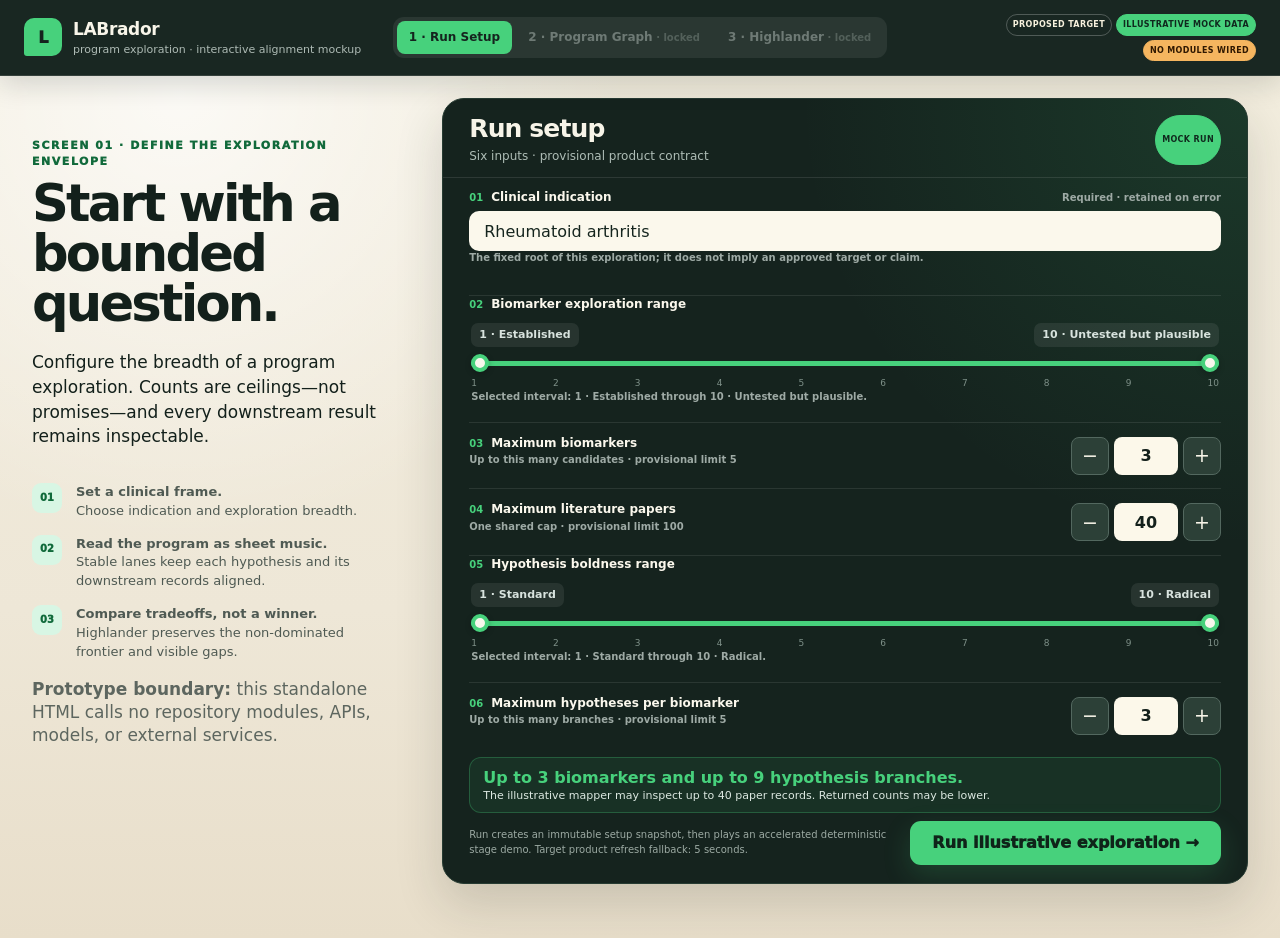
==== index.html @ 3600255d "Functional frontend: app/ with mock + http backend modes, API contract, dev backend, frozen wirefram" ====
<!doctype html>
<html lang="en">
<head>
  <meta charset="utf-8">
  <meta name="viewport" content="width=device-width, initial-scale=1">
  <meta http-equiv="Content-Security-Policy" content="default-src 'self' data:; script-src 'unsafe-inline'; style-src 'unsafe-inline'; img-src 'self' data:; connect-src 'none'; font-src 'none'; object-src 'none'; base-uri 'none'; form-action 'self'">
  <title>LABrador — Interactive Product Alignment Mockup</title>
  <style>
    :root {
      color-scheme: light;
      --cream: #f3eedf;
      --cream-2: #e9e1ce;
      --paper: #fffdf6;
      --ink: #13201b;
      --muted: #5d665f;
      --line: #c9c3b2;
      --dark: #15231e;
      --dark-2: #21342c;
      --green: #47d17c;
      --green-dark: #116a3b;
      --green-soft: #d8f6e4;
      --amber: #b56e05;
      --amber-soft: #fff0cc;
      --red: #a83c32;
      --red-soft: #ffe2dc;
      --blue: #276777;
      --blue-soft: #dceff3;
      --violet: #68528f;
      --violet-soft: #eee6fa;
      --shadow: 0 20px 48px rgba(34, 39, 31, .16);
      --radius: 16px;
      --node-w: 224px;
      --node-h: 144px;
      --lane: 272px;
      --band: 440px;
      --fork: 144px;
      --rail: 184px;
      --plot: 264px;
      --shelf: 64px;
      --inspector: 380px;
      --inspector-collapsed: 40px;
      --motion: 400ms;
      --focus: #146dff;
    }

    * { box-sizing: border-box; }

    html { min-width: 1100px; min-height: 680px; background: var(--cream); }

    body {
      margin: 0;
      min-width: 1100px;
      min-height: 100vh;
      color: var(--ink);
      background:
        radial-gradient(circle at 14% 10%, rgba(255,255,255,.72), transparent 28rem),
        linear-gradient(180deg, var(--cream), #eee7d7 65%, #e8deca);
      font-family: Inter, ui-sans-serif, system-ui, -apple-system, BlinkMacSystemFont, "Segoe UI", sans-serif;
      line-height: 1.45;
    }

    button, input, select, textarea { font: inherit; }
    button, select, input[type="range"] { cursor: pointer; }

    button:focus-visible,
    input:focus-visible,
    select:focus-visible,
    textarea:focus-visible,
    [tabindex]:focus-visible {
      outline: 3px solid var(--focus);
      outline-offset: 3px;
    }

    button:disabled { cursor: not-allowed; opacity: .48; }

    .sr-only {
      position: absolute !important;
      width: 1px !important;
      height: 1px !important;
      padding: 0 !important;
      margin: -1px !important;
      overflow: hidden !important;
      clip: rect(0, 0, 0, 0) !important;
      white-space: nowrap !important;
      border: 0 !important;
    }

    .desktop-notice {
      display: none;
      position: fixed;
      inset: 0 auto auto 0;
      z-index: 1000;
      width: 100%;
      padding: 9px 18px;
      color: #241500;
      background: var(--amber-soft);
      border-bottom: 2px solid var(--amber);
      font-weight: 800;
      text-align: center;
    }

    @media (max-width: 1279px), (max-height: 719px) {
      .desktop-notice { display: block; }
      .app-header { top: 42px !important; }
      .screen { padding-top: 118px !important; }
    }

    .app-header {
      position: fixed;
      z-index: 100;
      inset: 0 0 auto;
      height: 76px;
      display: grid;
      grid-template-columns: minmax(220px, 1fr) auto minmax(340px, 1fr);
      align-items: center;
      gap: 20px;
      padding: 0 24px;
      color: #f8f5e9;
      background: rgba(21, 35, 30, .98);
      border-bottom: 1px solid rgba(255,255,255,.12);
      box-shadow: 0 8px 28px rgba(20, 29, 25, .16);
    }

    .brand {
      display: flex;
      align-items: center;
      gap: 11px;
      min-width: 0;
    }

    .brand-mark {
      display: grid;
      place-items: center;
      width: 38px;
      height: 38px;
      flex: 0 0 auto;
      color: var(--dark);
      background: var(--green);
      border-radius: 10px 10px 10px 3px;
      font-weight: 950;
      letter-spacing: -.04em;
    }

    .brand-name { font-size: 17px; font-weight: 900; letter-spacing: -.02em; }
    .brand-sub { color: #aebbb5; font-size: 11px; }

    .screen-nav {
      display: flex;
      align-items: center;
      gap: 4px;
      padding: 4px;
      background: rgba(255,255,255,.07);
      border-radius: 11px;
    }

    .nav-button {
      min-width: 108px;
      padding: 8px 12px;
      color: #b7c2bd;
      background: transparent;
      border: 0;
      border-radius: 8px;
      font-size: 12px;
      font-weight: 800;
    }

    .nav-button[aria-current="page"] {
      color: var(--dark);
      background: var(--green);
    }

    .nav-button.locked::after { content: " · locked"; color: #7f8d86; font-size: 10px; }

    .truth-stack {
      justify-self: end;
      display: flex;
      gap: 4px;
      flex-wrap: wrap;
      justify-content: flex-end;
    }

    .truth-chip, .chip, .badge {
      display: inline-flex;
      align-items: center;
      gap: 5px;
      width: fit-content;
      border-radius: 999px;
      font-weight: 900;
      letter-spacing: .045em;
      text-transform: uppercase;
      white-space: nowrap;
    }

    .truth-chip {
      padding: 4px 6px;
      color: #f7f1dd;
      border: 1px solid rgba(255,255,255,.24);
      font-size: 8px;
    }

    .truth-chip.mock { color: #10291e; background: var(--green); border-color: var(--green); }
    .truth-chip.unwired { color: #301800; background: #f5b55f; border-color: #f5b55f; }

    .screen {
      display: none;
      min-height: 100vh;
      padding-top: 76px;
    }

    .screen.active { display: block; }

    .eyebrow {
      margin: 0 0 8px;
      color: var(--green-dark);
      font-size: 11px;
      font-weight: 950;
      letter-spacing: .14em;
      text-transform: uppercase;
    }

    h1, h2, h3, p { margin-top: 0; }
    h1 { font-size: clamp(36px, 4vw, 64px); line-height: .98; letter-spacing: -.055em; }
    h2 { font-size: 25px; line-height: 1.1; letter-spacing: -.035em; }
    h3 { font-size: 15px; line-height: 1.2; }

    .muted { color: var(--muted); }
    .micro { font-size: 11px; line-height: 1.35; }
    .mono { font-family: ui-monospace, SFMono-Regular, Menlo, Monaco, Consolas, monospace; }

    .button {
      min-height: 38px;
      padding: 9px 14px;
      border: 1px solid var(--line);
      border-radius: 9px;
      color: var(--ink);
      background: var(--paper);
      font-size: 12px;
      font-weight: 850;
    }

    .button:hover:not(:disabled) { border-color: #8e8a7c; transform: translateY(-1px); }
    .button.primary { color: #102218; background: var(--green); border-color: #2eae64; }
    .button.primary:hover:not(:disabled) { background: #5de08d; }
    .button.dark { color: white; background: var(--dark); border-color: var(--dark); }
    .button.danger { color: var(--red); border-color: #d5a09a; background: #fff9f6; }
    .button.ghost { background: transparent; }
    .button.small { min-height: 30px; padding: 5px 9px; font-size: 10px; }

    /* Screen 1 */
    .setup-screen { padding-bottom: 54px; }

    .setup-layout {
      width: min(1320px, calc(100% - 64px));
      margin: 0 auto;
      padding: 54px 0 0;
      display: grid;
      grid-template-columns: minmax(300px, .75fr) minmax(760px, 1.65fr);
      gap: 44px;
      align-items: start;
    }

    .setup-intro { position: sticky; top: 118px; padding: 38px 12px 0 0; }
    .setup-intro h1 { margin-bottom: 22px; }
    .setup-intro > p:not(.eyebrow) { max-width: 490px; font-size: 17px; }

    .journey-preview {
      margin-top: 34px;
      padding-left: 0;
      list-style: none;
      counter-reset: journey;
    }

    .journey-preview li {
      counter-increment: journey;
      display: grid;
      grid-template-columns: 34px 1fr;
      gap: 10px;
      align-items: start;
      margin: 14px 0;
      color: #4f5a53;
      font-size: 13px;
    }

    .journey-preview li::before {
      content: counter(journey, decimal-leading-zero);
      display: grid;
      place-items: center;
      width: 30px;
      height: 30px;
      color: var(--green-dark);
      background: var(--green-soft);
      border-radius: 9px;
      font-weight: 950;
      font-size: 10px;
    }

    .setup-panel {
      color: #f7f4e8;
      background:
        radial-gradient(circle at 100% 0, rgba(71, 209, 124, .13), transparent 28rem),
        var(--dark);
      border: 1px solid #263b32;
      border-radius: 22px;
      box-shadow: var(--shadow);
      overflow: hidden;
    }

    .setup-panel-head {
      display: flex;
      justify-content: space-between;
      gap: 20px;
      padding: 28px 30px 21px;
      border-bottom: 1px solid rgba(255,255,255,.1);
    }

    .setup-panel-head h2 { margin-bottom: 5px; }
    .setup-panel-head p { margin: 0; color: #aebdb6; font-size: 12px; }

    .setup-form { padding: 8px 30px 28px; }

    .setup-control {
      min-width: 0;
      margin: 0;
      padding: 18px 0;
      border: 0;
      border-bottom: 1px solid rgba(255,255,255,.09);
    }

    .setup-control:last-of-type { border-bottom: 0; }

    .control-label-row {
      display: flex;
      justify-content: space-between;
      gap: 16px;
      align-items: baseline;
      margin-bottom: 8px;
    }

    .control-label, .setup-control legend {
      padding: 0;
      color: #fbf8ed;
      font-size: 12px;
      font-weight: 900;
    }

    .control-index { margin-right: 8px; color: var(--green); font-size: 10px; }
    .control-help { color: #9eaaa5; font-size: 10px; font-weight: 650; }

    .text-input {
      width: 100%;
      height: 46px;
      padding: 0 13px;
      color: #15251e;
      background: #fbf8ec;
      border: 2px solid transparent;
      border-radius: 10px;
    }

    .text-input[aria-invalid="true"], .number-input[aria-invalid="true"] { border-color: #ff8d80; }
    .field-error { min-height: 17px; margin: 6px 0 0; color: #ffb1a7; font-size: 10px; font-weight: 750; }

    .dual-range-wrap { position: relative; padding: 3px 2px 0; }

    .range-values {
      display: flex;
      justify-content: space-between;
      gap: 12px;
      margin-bottom: 10px;
      color: #d8e3de;
      font-size: 11px;
      font-weight: 800;
    }

    .range-values span {
      padding: 4px 8px;
      background: rgba(255,255,255,.08);
      border-radius: 7px;
    }

    .dual-range {
      position: relative;
      height: 32px;
    }

    .range-track {
      position: absolute;
      inset: 12px 0 auto;
      height: 5px;
      background: #405149;
      border-radius: 999px;
    }

    .range-fill {
      position: absolute;
      top: 12px;
      height: 5px;
      background: var(--green);
      border-radius: 999px;
      pointer-events: none;
    }

    .dual-range input[type="range"] {
      position: absolute;
      inset: 0;
      width: 100%;
      height: 28px;
      margin: 0;
      background: transparent;
      appearance: none;
      pointer-events: none;
    }

    .dual-range input[type="range"]::-webkit-slider-thumb {
      width: 18px;
      height: 18px;
      appearance: none;
      pointer-events: auto;
      background: #f9f7ed;
      border: 4px solid var(--green);
      border-radius: 50%;
      box-shadow: 0 2px 6px rgba(0,0,0,.24);
    }

    .dual-range input[type="range"]::-moz-range-thumb {
      width: 12px;
      height: 12px;
      pointer-events: auto;
      background: #f9f7ed;
      border: 4px solid var(--green);
      border-radius: 50%;
    }

    .range-scale {
      display: flex;
      justify-content: space-between;
      color: #7f9189;
      font-size: 9px;
    }

    .stepper-row { display: grid; grid-template-columns: 1fr auto; align-items: center; gap: 24px; }

    .stepper {
      display: grid;
      grid-template-columns: 38px 64px 38px;
      gap: 5px;
      align-items: center;
    }

    .stepper button {
      height: 38px;
      color: #f7f4e8;
      background: #2c4037;
      border: 1px solid #53685f;
      border-radius: 8px;
      font-size: 19px;
      line-height: 1;
    }

    .number-input {
      width: 64px;
      height: 38px;
      padding: 0 7px;
      color: var(--ink);
      background: #fcf8ea;
      border: 2px solid transparent;
      border-radius: 8px;
      text-align: center;
      font-weight: 900;
      appearance: textfield;
    }

    .number-input::-webkit-inner-spin-button { appearance: none; }

    .setup-summary {
      margin-top: 20px;
      padding: 16px;
      color: #dce8e1;
      background: rgba(71,209,124,.08);
      border: 1px solid rgba(71,209,124,.28);
      border-radius: 12px;
    }

    .setup-summary strong { color: var(--green); }

    .setup-actions {
      display: grid;
      grid-template-columns: 1fr auto;
      gap: 18px;
      align-items: center;
      margin-top: 18px;
    }

    .setup-actions p { margin: 0; color: #9caaa3; font-size: 10px; }

    .run-button {
      min-width: 176px;
      min-height: 52px;
      padding: 0 22px;
      color: #0f2419;
      background: var(--green);
      border: 0;
      border-radius: 11px;
      box-shadow: 0 10px 28px rgba(71,209,124,.18);
      font-weight: 950;
    }

    .snapshot-note {
      display: none;
      margin-top: 14px;
      padding: 11px 13px;
      color: #c6d2cc;
      background: rgba(255,255,255,.06);
      border-radius: 9px;
      font-size: 10px;
    }

    .snapshot-note.visible { display: block; }

    /* Screen 2 */
    .graph-screen {
      --graph-header: 126px;
      --graph-footer: 84px;
      background: #ebe6d8;
      overflow: hidden;
    }

    .run-header {
      height: var(--graph-header);
      display: grid;
      grid-template-columns: minmax(320px, 1.2fr) minmax(500px, 1.8fr) auto;
      gap: 20px;
      align-items: center;
      padding: 14px 22px;
      background: var(--paper);
      border-bottom: 1px solid var(--line);
    }

    .run-identity h1 { margin: 0 0 5px; font-size: 25px; line-height: 1.1; letter-spacing: -.035em; }
    .run-identity p { margin: 0; color: var(--muted); font-size: 10px; }

    .progress-strip { display: grid; grid-template-columns: repeat(5, minmax(88px, 1fr)); gap: 5px; }

    .progress-step {
      min-width: 0;
      padding: 9px 8px;
      background: #f0ede3;
      border: 1px solid #d7d0bf;
      border-radius: 9px;
    }

    .progress-step .stage-num { color: #7a827c; font-size: 9px; font-weight: 900; }
    .progress-step strong { display: block; overflow: hidden; text-overflow: ellipsis; font-size: 10px; white-space: nowrap; }
    .progress-step .stage-state { color: #646c66; font-size: 9px; font-weight: 800; }
    .progress-step[data-state="running"] { background: var(--blue-soft); border-color: #7cb0bb; }
    .progress-step[data-state="complete"] { background: var(--green-soft); border-color: #88caa1; }
    .progress-step[data-state="warning"] { background: var(--amber-soft); border-color: #d8aa58; }
    .progress-step[data-state="failed"] { background: var(--red-soft); border-color: #cf8d84; }

    .run-tools { display: flex; flex-wrap: wrap; justify-content: flex-end; gap: 6px; max-width: 280px; }
    .freshness { width: 100%; text-align: right; color: var(--muted); font-size: 9px; font-weight: 800; }
    .freshness[data-state="stale"] { color: var(--red); }

    .graph-scroller {
      position: relative;
      height: calc(100vh - 76px - var(--graph-header) - var(--graph-footer));
      min-height: 430px;
      overflow: auto;
      overscroll-behavior: contain;
      background: #e7e1d2;
    }

    .graph-surface {
      position: relative;
      width: 2968px;
      height: calc(var(--band) * 6);
      min-width: 100%;
      background:
        linear-gradient(90deg, rgba(25,44,36,.05) 1px, transparent 1px) 0 0 / var(--lane) 100%,
        #eee9dc;
    }

    .band-bg {
      position: absolute;
      left: 0;
      right: 0;
      height: var(--band);
      border-bottom: 1px solid #cfc8b6;
    }

    .band-bg:nth-child(odd) { background: rgba(255,255,255,.26); }
    .band-bg::after {
      content: attr(data-shelf-label);
      position: absolute;
      left: 193px;
      bottom: 10px;
      padding: 2px 6px;
      color: #7c7567;
      background: rgba(255,255,255,.54);
      border: 1px dashed #b8b09e;
      border-radius: 5px;
      font-size: 8px;
      font-weight: 900;
      letter-spacing: .06em;
      text-transform: uppercase;
    }

    .stage-rail {
      position: sticky;
      left: 0;
      z-index: 20;
      width: var(--rail);
      height: calc(var(--band) * 6);
      color: #ecf2ee;
      background: rgba(21,35,30,.975);
      box-shadow: 12px 0 25px rgba(34, 37, 31, .11);
    }

    .rail-band {
      height: var(--band);
      padding: 16px 14px;
      border-bottom: 1px solid rgba(255,255,255,.11);
    }

    .rail-band .rail-kicker { color: #8da198; font-size: 8px; font-weight: 900; letter-spacing: .08em; text-transform: uppercase; }
    .rail-band h2 { margin: 4px 0 8px; font-size: 14px; letter-spacing: -.015em; }
    .rail-band p { margin: 0 0 9px; color: #a8b8b0; font-size: 8px; line-height: 1.35; }

    .metric-select {
      width: 100%;
      height: 30px;
      padding: 0 25px 0 7px;
      color: #102218;
      background: #f5f1e5;
      border: 0;
      border-radius: 6px;
      font-size: 9px;
      font-weight: 850;
    }

    .axis-mini {
      position: relative;
      height: 66px;
      margin-top: 7px;
      color: #92a59b;
      font-size: 7px;
    }

    .axis-mini::before {
      content: "";
      position: absolute;
      left: 8px;
      top: 7px;
      bottom: 9px;
      width: 1px;
      background: #60756b;
    }

    .axis-low { position: absolute; top: 0; left: 15px; }
    .axis-high { position: absolute; bottom: 3px; left: 15px; }
    .axis-source { position: absolute; right: 0; bottom: 3px; color: #6f8279; text-align: right; }

    .connectors {
      position: absolute;
      z-index: 4;
      inset: 0;
      width: 100%;
      height: 100%;
      pointer-events: none;
      overflow: visible;
    }

    .connector {
      fill: none;
      stroke: #8e998f;
      stroke-width: 1.5;
      vector-effect: non-scaling-stroke;
    }

    .connector.selected { stroke: var(--green-dark); stroke-width: 3; }
    .connector.preview { stroke: var(--blue); stroke-width: 2.5; stroke-dasharray: 5 3; }
    .connector.dimmed { opacity: .16; }

    .graph-nodes { position: absolute; z-index: 8; inset: 0; pointer-events: none; }

    .graph-node {
      position: absolute;
      width: var(--node-w);
      height: var(--node-h);
      display: flex;
      flex-direction: column;
      justify-content: flex-start;
      gap: 4px;
      padding: 13px 14px;
      color: var(--ink);
      background: var(--paper);
      border: 1.5px solid #9f9a8c;
      border-radius: 12px;
      box-shadow: 0 4px 10px rgba(40, 43, 36, .12);
      text-align: left;
      pointer-events: auto;
      transition: top var(--motion) ease, box-shadow 150ms ease, opacity 150ms ease, border-color 150ms ease;
    }

    button.graph-node { appearance: none; }
    .graph-node:hover { box-shadow: 0 8px 20px rgba(40,43,36,.2); }
    .graph-node .node-stage-label { overflow: hidden; color: #6b746e; font-size: 8px; font-weight: 950; letter-spacing: .08em; text-overflow: ellipsis; text-transform: uppercase; white-space: nowrap; }
    .graph-node .node-label { display: -webkit-box; overflow: hidden; -webkit-box-orient: vertical; -webkit-line-clamp: 2; font-size: 14px; font-weight: 950; line-height: 1.16; }
    .graph-node .node-value { overflow: hidden; color: #38453e; font-size: 11px; font-weight: 850; text-overflow: ellipsis; white-space: nowrap; }
    .graph-node .node-detail { display: -webkit-box; min-height: 28px; flex: 1; overflow: hidden; color: #646d67; -webkit-box-orient: vertical; -webkit-line-clamp: 2; font-size: 9px; line-height: 1.35; }
    .graph-node .node-badges { display: grid; width: 100%; grid-template-columns: max-content minmax(0, 1fr) minmax(0, 1fr); gap: 3px; overflow: hidden; }
    .graph-node .badge { min-width: 0; padding: 1px 3px; font-size: 6px; text-overflow: ellipsis; white-space: nowrap; }

    .badge {
      max-width: 100%;
      padding: 2px 4px;
      overflow: hidden;
      color: #38433d;
      background: #e8e6dd;
      border: 1px solid #cac6b8;
      border-radius: 4px;
      font-size: 6px;
      text-overflow: ellipsis;
    }

    .badge.complete { color: #0c5730; background: var(--green-soft); border-color: #8dccaa; }
    .badge.running { color: #174e5d; background: var(--blue-soft); border-color: #8abac5; }
    .badge.failed { color: #7e251d; background: var(--red-soft); border-color: #d49b92; }
    .badge.skipped, .badge.warning { color: #6a4105; background: var(--amber-soft); border-color: #d5ad69; }
    .badge.proxy { color: #493570; background: var(--violet-soft); border-color: #b6a4d0; }

    .graph-node.scaffold {
      color: #747a75;
      background: rgba(255,253,246,.46);
      border: 1.5px dashed #aaa598;
      box-shadow: none;
    }

    .graph-node.scaffold .node-label { font-size: 13px; }
    .graph-node.scaffold .node-stage-label { color: #7c817c; }
    .graph-node.scaffold.retired { opacity: .42; }
    .graph-node.pending { border-style: dotted; }
    .graph-node.failed { border-color: var(--red); }
    .graph-node.skipped { border-color: var(--amber); }
    .graph-node.overflow::after { content: "↧ domain"; position: absolute; right: 4px; top: -13px; color: var(--red); font-size: 7px; font-weight: 950; }
    .graph-node.selected { border: 3px solid var(--green-dark); box-shadow: 0 0 0 4px rgba(71,209,124,.22), 0 8px 18px rgba(34,39,31,.22); }
    .graph-node.lineage { border-color: var(--green-dark); box-shadow: 0 0 0 2px rgba(71,209,124,.16); }
    .graph-node.preview { border: 3px dashed var(--blue); }
    .graph-node.dimmed { opacity: .22; }
    .graph-node.selected.dimmed, .graph-node.lineage.dimmed { opacity: 1; }

    .graph-legend {
      position: absolute;
      z-index: 15;
      top: 12px;
      right: 14px;
      display: flex;
      gap: 5px;
      padding: 6px;
      background: rgba(255,253,246,.9);
      border: 1px solid var(--line);
      border-radius: 8px;
      font-size: 8px;
      font-weight: 800;
    }

    .graph-footer {
      position: fixed;
      z-index: 40;
      left: 0;
      right: 0;
      bottom: 0;
      height: var(--graph-footer);
      display: grid;
      grid-template-columns: 1.2fr 1fr auto;
      align-items: center;
      gap: 18px;
      padding: 10px 22px;
      color: #f7f4e8;
      background: var(--dark);
      border-top: 1px solid #3a5046;
    }

    .readiness-title { display: flex; align-items: baseline; gap: 9px; }
    .readiness-title strong { font-size: 13px; }
    .readiness-title span { color: #9eb0a7; font-size: 9px; }
    .packet-counts { display: flex; gap: 5px; margin-top: 6px; }
    .packet-count { padding: 3px 6px; color: #dce6e1; background: #273b32; border-radius: 5px; font-size: 8px; font-weight: 850; }

    .gap-confirm { display: none; color: #ffd998; font-size: 9px; }
    .gap-confirm.visible { display: flex; align-items: start; gap: 7px; }
    .gap-confirm input { margin-top: 2px; }

    .launch-button { min-width: 192px; min-height: 48px; }

    /* Inspector */
    .inspector {
      position: fixed;
      z-index: 80;
      top: 94px;
      right: 16px;
      bottom: 100px;
      width: var(--inspector);
      display: none;
      color: var(--ink);
      background: var(--paper);
      border: 1px solid #9e998b;
      border-radius: 14px;
      box-shadow: 0 28px 72px rgba(25,31,27,.28);
      overflow: hidden;
    }

    .inspector.visible { display: grid; grid-template-rows: auto 1fr; }
    .inspector.collapsed { width: var(--inspector-collapsed); }
    .inspector.collapsed .inspector-head { height: 100%; padding: 10px 5px; flex-direction: column; justify-content: flex-start; }
    .inspector.collapsed .inspector-title, .inspector.collapsed .inspector-body, .inspector.collapsed .close-inspector { display: none; }
    .inspector.collapsed .collapse-inspector { transform: rotate(180deg); }
    .inspector.collapsed .collapsed-identity { display: block; writing-mode: vertical-rl; margin-top: 12px; font-size: 8px; font-weight: 900; }

    .inspector-head {
      display: flex;
      align-items: center;
      justify-content: space-between;
      gap: 10px;
      padding: 13px 14px;
      color: #f5f2e7;
      background: var(--dark);
    }

    .inspector-title { min-width: 0; }
    .inspector-title h2 { margin: 0 0 2px; overflow: hidden; font-size: 16px; text-overflow: ellipsis; white-space: nowrap; }
    .inspector-title p { margin: 0; color: #a3b2ab; font-size: 8px; }
    .inspector-head-actions { display: flex; gap: 5px; }
    .icon-button { width: 29px; height: 29px; padding: 0; color: #edf2ef; background: #2e4239; border: 1px solid #53665e; border-radius: 7px; font-weight: 950; }
    .collapsed-identity { display: none; color: #cbd7d1; }

    .inspector-body { overflow: auto; padding: 14px; }

    .state-warning {
      margin-bottom: 10px;
      padding: 9px 10px;
      color: #5b3500;
      background: var(--amber-soft);
      border-left: 4px solid var(--amber);
      border-radius: 6px;
      font-size: 9px;
      font-weight: 750;
    }

    .inspector-status-grid { display: grid; grid-template-columns: repeat(2, 1fr); gap: 5px; margin-bottom: 12px; }
    .status-card { min-width: 0; padding: 7px; background: #efede4; border-radius: 7px; }
    .status-card span { display: block; color: #777e78; font-size: 7px; font-weight: 900; letter-spacing: .06em; text-transform: uppercase; }
    .status-card strong { display: block; overflow: hidden; font-size: 9px; text-overflow: ellipsis; }

    .primary-result { margin-bottom: 12px; padding: 12px; background: var(--green-soft); border: 1px solid #9bcfb0; border-radius: 9px; }
    .primary-result span { display: block; color: var(--green-dark); font-size: 8px; font-weight: 950; text-transform: uppercase; }
    .primary-result strong { display: block; margin-top: 3px; font-size: 20px; }
    .primary-result p { margin: 4px 0 0; font-size: 8px; }

    .inspector-section { margin: 10px 0; border-top: 1px solid #ddd8ca; }
    .inspector-section summary { padding: 10px 0 6px; cursor: pointer; font-size: 10px; font-weight: 900; }
    .inspector-section p, .inspector-section li { color: #4f5953; font-size: 9px; }
    .inspector-section ul { margin: 4px 0 8px; padding-left: 17px; }

    .evidence-artifact { padding: 9px; background: #f0eee5; border-radius: 8px; }
    .evidence-bars { display: grid; gap: 5px; margin: 8px 0; }
    .evidence-row { display: grid; grid-template-columns: 64px 1fr 26px; align-items: center; gap: 6px; font-size: 8px; }
    .evidence-bar { height: 7px; background: #dad6ca; border-radius: 5px; overflow: hidden; }
    .evidence-bar span { display: block; height: 100%; background: var(--green-dark); }

    @media (min-width: 1800px) {
      .graph-screen.inspector-open .run-header,
      .graph-screen.inspector-open .graph-scroller,
      .graph-screen.inspector-open .graph-footer { padding-right: calc(var(--inspector) + 34px); }
      .inspector { top: 88px; right: 10px; bottom: 10px; border-radius: 10px; }
    }

    /* Screen 3 */
    .highlander-screen { background: #ede8da; }

    .highlander-head {
      min-height: 126px;
      display: grid;
      grid-template-columns: 1.4fr 1fr auto;
      gap: 28px;
      align-items: center;
      padding: 20px 30px;
      color: #f8f5e9;
      background: var(--dark);
      border-bottom: 1px solid #334b40;
    }

    .highlander-head h1 { margin: 0 0 5px; font-size: 30px; }
    .highlander-head p { margin: 0; color: #a9b8b1; font-size: 10px; }
    .frontier-count { display: flex; gap: 8px; }
    .frontier-stat { min-width: 92px; padding: 10px; background: rgba(255,255,255,.07); border: 1px solid rgba(255,255,255,.13); border-radius: 9px; }
    .frontier-stat strong { display: block; color: var(--green); font-size: 20px; }
    .frontier-stat span { color: #aebcb5; font-size: 8px; font-weight: 800; text-transform: uppercase; }

    .highlander-grid {
      display: grid;
      grid-template-columns: 302px minmax(520px, 1.35fr) minmax(380px, .9fr);
      gap: 12px;
      height: calc(100vh - 76px - 126px);
      min-height: 520px;
      padding: 12px;
      overflow: auto;
    }

    .region-stack { min-height: 0; display: grid; gap: 12px; overflow: auto; }
    .left-stack { grid-template-rows: auto minmax(260px, 1fr); }
    .middle-stack { grid-template-rows: minmax(350px, 1.25fr) minmax(230px, .75fr); }
    .right-stack { grid-template-rows: minmax(330px, 1.1fr) minmax(250px, .9fr); }

    .card {
      min-width: 0;
      padding: 15px;
      background: var(--paper);
      border: 1px solid #cbc5b5;
      border-radius: 12px;
      box-shadow: 0 5px 16px rgba(45,47,40,.06);
      overflow: auto;
    }

    .card-head { display: flex; justify-content: space-between; gap: 10px; align-items: start; margin-bottom: 11px; }
    .card-head h2 { margin: 0; font-size: 15px; }
    .card-head p { margin: 3px 0 0; color: var(--muted); font-size: 8px; }

    .scenario-select { width: 100%; height: 38px; padding: 0 9px; border: 1px solid #aaa596; border-radius: 8px; background: white; font-weight: 850; }
    .scenario-meta { margin-top: 9px; padding: 9px; background: #efede4; border-radius: 8px; font-size: 8px; }
    .weight-list { display: grid; gap: 6px; margin: 10px 0; }
    .weight-row { display: grid; grid-template-columns: 1fr 70px; align-items: center; gap: 10px; font-size: 9px; }
    .weight-track { height: 7px; background: #dbd7cb; border-radius: 7px; overflow: hidden; }
    .weight-track span { display: block; height: 100%; background: var(--violet); }
    .constraint-box { padding: 9px; color: #684000; background: var(--amber-soft); border: 1px solid #dfba79; border-radius: 7px; font-size: 8px; }

    .program-filters { display: flex; flex-wrap: wrap; gap: 7px; margin-bottom: 10px; font-size: 9px; }
    .program-filters label { display: flex; align-items: center; gap: 4px; }
    .program-list { display: grid; gap: 7px; }
    .program-item {
      width: 100%;
      padding: 9px;
      color: var(--ink);
      background: #f0eee6;
      border: 1px solid #d2ccbd;
      border-radius: 8px;
      text-align: left;
    }
    .program-item.selected { border: 3px solid var(--green-dark); background: var(--green-soft); }
    .program-item strong { display: block; font-size: 10px; }
    .program-item span { display: block; margin-top: 3px; color: #5f675f; font-size: 8px; }

    .comparison-wrap { overflow: auto; }
    .comparison-table { width: 100%; min-width: 650px; border-collapse: collapse; font-size: 9px; }
    .comparison-table th { position: sticky; top: 0; z-index: 2; padding: 7px 6px; color: #5c655f; background: var(--paper); border-bottom: 2px solid #bcb6a7; text-align: right; font-size: 7px; text-transform: uppercase; }
    .comparison-table th:first-child, .comparison-table td:first-child { text-align: left; }
    .comparison-table td { padding: 8px 6px; border-bottom: 1px solid #ded9cb; text-align: right; }
    .comparison-table tr[data-status="non-dominated"] td:first-child { border-left: 4px solid var(--green-dark); }
    .comparison-table tr[data-status="dominated"] { opacity: .68; }
    .comparison-table tr[data-status="incomparable"] td:first-child { border-left: 4px dashed var(--amber); }
    .table-program { border: 0; padding: 0; color: var(--ink); background: transparent; font-size: 9px; font-weight: 900; text-align: left; }

    .pareto-figure { margin: 12px 0 0; padding: 10px; background: #f0eee6; border-radius: 9px; }
    .pareto-figure figcaption { color: #5e665f; font-size: 8px; }
    .pareto-plot { display: block; width: 100%; height: 154px; margin-top: 6px; }
    .plot-point { cursor: pointer; fill: var(--green-dark); stroke: white; stroke-width: 2; }
    .plot-point.dominated { fill: #92988f; }
    .plot-point.incomparable { fill: var(--amber); stroke-dasharray: 2 1; }
    .plot-point.selected { stroke: var(--focus); stroke-width: 4; }

    .detail-callout { padding: 10px; background: var(--green-soft); border-left: 4px solid var(--green-dark); border-radius: 7px; }
    .detail-callout strong { display: block; font-size: 11px; }
    .detail-callout p { margin: 4px 0 0; font-size: 9px; }
    .objective-vector { display: grid; grid-template-columns: repeat(3, 1fr); gap: 6px; margin: 10px 0; }
    .objective { padding: 8px; background: #efede4; border-radius: 7px; }
    .objective span { display: block; color: #6c746e; font-size: 7px; text-transform: uppercase; }
    .objective strong { font-size: 11px; }
    .detail-sections details { border-top: 1px solid #ded8ca; }
    .detail-sections summary { padding: 8px 0; font-size: 9px; font-weight: 900; cursor: pointer; }
    .detail-sections p, .detail-sections li { font-size: 8px; }

    .chat-log { display: grid; gap: 8px; max-height: 250px; overflow: auto; padding-right: 3px; }
    .chat-message { padding: 9px; border-radius: 9px; font-size: 9px; }
    .chat-message.user { margin-left: 24px; background: var(--dark); color: white; }
    .chat-message.assistant { margin-right: 14px; background: #efede4; }
    .chat-message.abstain { border-left: 4px solid var(--amber); }
    .answer-label { display: inline-flex; margin: 2px 3px 2px 0; padding: 2px 4px; border-radius: 4px; background: white; border: 1px solid #c9c3b5; font-size: 6px; font-weight: 950; text-transform: uppercase; }
    .citation-button { padding: 2px 5px; color: var(--blue); background: #eef8fa; border: 1px solid #93c0c9; border-radius: 4px; font-size: 7px; font-weight: 900; }
    .starter-row { display: flex; flex-wrap: wrap; gap: 5px; margin: 8px 0; }
    .chat-form { display: grid; grid-template-columns: 1fr auto; gap: 6px; margin-top: 8px; }
    .chat-form input { min-width: 0; height: 37px; padding: 0 9px; border: 1px solid #aaa596; border-radius: 8px; }

    .action-grid { display: grid; grid-template-columns: repeat(2, 1fr); gap: 6px; }
    .audit-log { margin: 10px 0 0; padding-left: 0; list-style: none; }
    .audit-log li { margin: 5px 0; padding: 7px; background: #efede4; border-radius: 6px; font-size: 7px; }

    dialog {
      width: min(520px, calc(100% - 48px));
      color: var(--ink);
      background: var(--paper);
      border: 1px solid #8f8b7f;
      border-radius: 14px;
      box-shadow: var(--shadow);
    }

    dialog::backdrop { background: rgba(13,24,19,.58); backdrop-filter: blur(3px); }
    .dialog-head { display: flex; justify-content: space-between; gap: 12px; align-items: start; }
    .dialog-head h2 { margin: 0; }
    .dialog-close { width: 31px; height: 31px; border: 0; border-radius: 8px; background: #e7e3d8; font-weight: 900; }
    .dialog-body { margin: 14px 0; }
    .dialog-body textarea { width: 100%; min-height: 92px; padding: 9px; border: 1px solid #aaa596; border-radius: 8px; resize: vertical; }
    .dialog-actions { display: flex; justify-content: flex-end; gap: 7px; }

    .module-table { width: 100%; border-collapse: collapse; font-size: 9px; }
    .module-table th, .module-table td { padding: 7px; border-bottom: 1px solid #ddd7ca; text-align: left; vertical-align: top; }
    .module-table th { color: #5e665f; font-size: 7px; text-transform: uppercase; }

    .toast {
      position: fixed;
      z-index: 200;
      left: 50%;
      bottom: 24px;
      max-width: 520px;
      padding: 10px 14px;
      color: white;
      background: #17251f;
      border: 1px solid #496057;
      border-radius: 9px;
      box-shadow: 0 10px 30px rgba(0,0,0,.22);
      font-size: 10px;
      font-weight: 800;
      transform: translate(-50%, 90px);
      opacity: 0;
      transition: transform 180ms ease, opacity 180ms ease;
    }
    .toast.visible { transform: translate(-50%, 0); opacity: 1; }

    @media (min-width: 1280px) and (min-height: 820px) and (max-height: 950px) {
      .setup-layout { padding-top: 22px; }
      .setup-intro { padding-top: 20px; }
      .setup-panel-head { padding: 16px 26px 12px; }
      .setup-form { padding: 4px 26px 18px; }
      .setup-control { padding: 7px 0; }
      .control-label-row { margin-bottom: 5px; }
      .text-input { height: 40px; }
      .field-error { min-height: 12px; margin-top: 2px; }
      .range-values { margin-bottom: 4px; }
      .dual-range { height: 26px; }
      .range-track, .range-fill { top: 10px; }
      .dual-range input[type="range"] { height: 24px; }
      .setup-summary { margin-top: 8px; padding: 8px 13px; }
      .setup-actions { margin-top: 8px; }
      .run-button { min-height: 44px; }
      .snapshot-note { margin-top: 8px; padding: 7px 10px; }
    }

    @media (prefers-reduced-motion: reduce) {
      *, *::before, *::after { scroll-behavior: auto !important; animation: none !important; transition-duration: .001ms !important; }
    }
  </style>
</head>
<body>
  <div class="desktop-notice" role="status">Desktop wireframe only. The accepted review viewport is at least 1280 × 720; all content remains available by scrolling.</div>

  <header class="app-header">
    <div class="brand" aria-label="LABrador interactive product alignment mockup">
      <span class="brand-mark" aria-hidden="true">L</span>
      <div>
        <div class="brand-name">LABrador</div>
        <div class="brand-sub">program exploration · interactive alignment mockup</div>
      </div>
    </div>

    <nav class="screen-nav" aria-label="Three-screen product flow">
      <button class="nav-button" type="button" data-nav="setup" aria-current="page">1 · Run Setup</button>
      <button class="nav-button locked" type="button" data-nav="graph" disabled>2 · Program Graph</button>
      <button class="nav-button locked" type="button" data-nav="highlander" disabled>3 · Highlander</button>
    </nav>

    <div class="truth-stack" data-truth-strip aria-label="Prototype truth labels">
      <span class="truth-chip">PROPOSED TARGET</span>
      <span class="truth-chip mock">ILLUSTRATIVE MOCK DATA</span>
      <span class="truth-chip unwired">NO MODULES WIRED</span>
    </div>
  </header>

  <main>
    <section id="screen-setup" class="screen setup-screen active" data-screen="setup" aria-labelledby="setup-title">
      <div class="setup-layout">
        <aside class="setup-intro">
          <p class="eyebrow">Screen 01 · define the exploration envelope</p>
          <h1 id="setup-title">Start with a bounded question.</h1>
          <p>Configure the breadth of a program exploration. Counts are ceilings—not promises—and every downstream result remains inspectable.</p>
          <ol class="journey-preview" aria-label="Product journey">
            <li><span><strong>Set a clinical frame.</strong><br>Choose indication and exploration breadth.</span></li>
            <li><span><strong>Read the program as sheet music.</strong><br>Stable lanes keep each hypothesis and its downstream records aligned.</span></li>
            <li><span><strong>Compare tradeoffs, not a winner.</strong><br>Highlander preserves the non-dominated frontier and visible gaps.</span></li>
          </ol>
          <p class="micro muted"><strong>Prototype boundary:</strong> this standalone HTML calls no repository modules, APIs, models, or external services.</p>
        </aside>

        <article class="setup-panel" data-region="setup-panel">
          <header class="setup-panel-head">
            <div>
              <h2>Run setup</h2>
              <p>Six inputs · provisional product contract</p>
            </div>
            <span class="truth-chip mock">Mock run</span>
          </header>

          <form id="setup-form" class="setup-form" novalidate>
            <fieldset class="setup-control" data-setup-input="clinical-indication" data-input-order="1">
              <div class="control-label-row">
                <label class="control-label" for="clinical-indication"><span class="control-index">01</span>Clinical indication</label>
                <span class="control-help">Required · retained on error</span>
              </div>
              <input id="clinical-indication" class="text-input" name="clinicalIndication" type="text" value="Rheumatoid arthritis" autocomplete="off" aria-describedby="indication-help indication-error">
              <p id="indication-help" class="control-help">The fixed root of this exploration; it does not imply an approved target or claim.</p>
              <p id="indication-error" class="field-error" aria-live="polite"></p>
            </fieldset>

            <fieldset class="setup-control" data-setup-input="biomarker-range" data-input-order="2">
              <legend><span class="control-index">02</span>Biomarker exploration range</legend>
              <div class="dual-range-wrap" data-range-group="biomarker">
                <div class="range-values"><span id="biomarker-low-value">1 · Established</span><span id="biomarker-high-value">10 · Untested but plausible</span></div>
                <div class="dual-range">
                  <div class="range-track"></div><div id="biomarker-fill" class="range-fill"></div>
                  <input id="biomarker-low" type="range" min="1" max="10" step="1" value="1" aria-label="Biomarker range lower bound" aria-describedby="biomarker-interval">
                  <input id="biomarker-high" type="range" min="1" max="10" step="1" value="10" aria-label="Biomarker range upper bound" aria-describedby="biomarker-interval">
                </div>
                <div class="range-scale" aria-hidden="true"><span>1</span><span>2</span><span>3</span><span>4</span><span>5</span><span>6</span><span>7</span><span>8</span><span>9</span><span>10</span></div>
                <p id="biomarker-interval" class="control-help">Selected interval: 1 · Established through 10 · Untested but plausible.</p>
              </div>
            </fieldset>

            <fieldset class="setup-control" data-setup-input="max-biomarkers" data-input-order="3">
              <div class="stepper-row">
                <div>
                  <label class="control-label" for="max-biomarkers"><span class="control-index">03</span>Maximum biomarkers</label>
                  <div class="control-help">Up to this many candidates · provisional limit 5</div>
                  <p id="max-biomarkers-error" class="field-error"></p>
                </div>
                <div class="stepper">
                  <button type="button" data-step-target="max-biomarkers" data-step="-1" aria-label="Decrease maximum biomarkers">−</button>
                  <input id="max-biomarkers" class="number-input" type="number" min="1" max="5" step="1" value="3" inputmode="numeric" aria-describedby="max-biomarkers-error">
                  <button type="button" data-step-target="max-biomarkers" data-step="1" aria-label="Increase maximum biomarkers">+</button>
                </div>
              </div>
            </fieldset>

            <fieldset class="setup-control" data-setup-input="max-literature-papers" data-input-order="4">
              <div class="stepper-row">
                <div>
                  <label class="control-label" for="max-papers"><span class="control-index">04</span>Maximum literature papers</label>
                  <div class="control-help">One shared cap · provisional limit 100</div>
                  <p id="max-papers-error" class="field-error"></p>
                </div>
                <div class="stepper">
                  <button type="button" data-step-target="max-papers" data-step="-1" aria-label="Decrease maximum literature papers">−</button>
                  <input id="max-papers" class="number-input" type="number" min="1" max="100" step="1" value="40" inputmode="numeric" aria-describedby="max-papers-error">
                  <button type="button" data-step-target="max-papers" data-step="1" aria-label="Increase maximum literature papers">+</button>
                </div>
              </div>
            </fieldset>

            <fieldset class="setup-control" data-setup-input="hypothesis-range" data-input-order="5">
              <legend><span class="control-index">05</span>Hypothesis boldness range</legend>
              <div class="dual-range-wrap" data-range-group="hypothesis">
                <div class="range-values"><span id="hypothesis-low-value">1 · Standard</span><span id="hypothesis-high-value">10 · Radical</span></div>
                <div class="dual-range">
                  <div class="range-track"></div><div id="hypothesis-fill" class="range-fill"></div>
                  <input id="hypothesis-low" type="range" min="1" max="10" step="1" value="1" aria-label="Hypothesis range lower bound" aria-describedby="hypothesis-interval">
                  <input id="hypothesis-high" type="range" min="1" max="10" step="1" value="10" aria-label="Hypothesis range upper bound" aria-describedby="hypothesis-interval">
                </div>
                <div class="range-scale" aria-hidden="true"><span>1</span><span>2</span><span>3</span><span>4</span><span>5</span><span>6</span><span>7</span><span>8</span><span>9</span><span>10</span></div>
                <p id="hypothesis-interval" class="control-help">Selected interval: 1 · Standard through 10 · Radical.</p>
              </div>
            </fieldset>

            <fieldset class="setup-control" data-setup-input="max-hypotheses-per-biomarker" data-input-order="6">
              <div class="stepper-row">
                <div>
                  <label class="control-label" for="max-hypotheses"><span class="control-index">06</span>Maximum hypotheses per biomarker</label>
                  <div class="control-help">Up to this many branches · provisional limit 5</div>
                  <p id="max-hypotheses-error" class="field-error"></p>
                </div>
                <div class="stepper">
                  <button type="button" data-step-target="max-hypotheses" data-step="-1" aria-label="Decrease maximum hypotheses per biomarker">−</button>
                  <input id="max-hypotheses" class="number-input" type="number" min="1" max="5" step="1" value="3" inputmode="numeric" aria-describedby="max-hypotheses-error">
                  <button type="button" data-step-target="max-hypotheses" data-step="1" aria-label="Increase maximum hypotheses per biomarker">+</button>
                </div>
              </div>
            </fieldset>

            <div class="setup-summary" data-region="validation-summary">
              <strong id="branch-preview">Up to 3 biomarkers and up to 9 hypothesis branches.</strong>
              <div id="paper-preview" class="micro">The illustrative mapper may inspect up to 40 paper records. Returned counts may be lower.</div>
            </div>

            <div id="snapshot-note" class="snapshot-note" role="status"></div>

            <div class="setup-actions">
              <p>Run creates an immutable setup snapshot, then plays an accelerated deterministic stage demo. Target product refresh fallback: 5 seconds.</p>
              <button id="run-button" class="run-button" type="submit">Run illustrative exploration →</button>
            </div>
          </form>
        </article>
      </div>
    </section>

    <section id="screen-graph" class="screen graph-screen" data-screen="graph" aria-labelledby="graph-title">
      <header class="run-header" data-region="run-header">
        <div class="run-identity">
          <p class="eyebrow">Screen 02 · program graph</p>
          <h1 id="graph-title"><span id="graph-indication">Rheumatoid arthritis</span></h1>
          <p><span id="graph-run-id" class="mono">RUN—</span> · immutable setup: <span id="graph-snapshot">up to 3 × 3; 40 papers</span></p>
        </div>
        <div id="progress-strip" class="progress-strip" aria-label="Sequential five-stage progress"></div>
        <div class="run-tools">
          <button id="freshness-button" class="button small" type="button">Simulate stale UI</button>
          <button id="restart-demo" class="button small" type="button">Restart mock arrivals</button>
          <button id="module-map-button" class="button small" type="button">Module alignment</button>
          <div id="freshness" class="freshness" data-state="fresh">UI freshness: FRESH · awaiting run</div>
        </div>
      </header>

      <div id="graph-scroller" class="graph-scroller" data-region="graph-viewport" tabindex="0" aria-label="Scrollable program graph viewport">
        <div id="graph-surface" class="graph-surface" data-region="graph-canvas">
          <div class="band-bg" data-graph-root="indication" data-stage="indication" data-shelf-label="fixed indication root" style="top:0"></div>
          <div class="band-bg" data-graph-stage="biomarker" data-stage="biomarker" data-shelf-label="pending / missing shelf" style="top:440px"></div>
          <div class="band-bg" data-graph-stage="hypothesis" data-stage="hypothesis" data-shelf-label="pending / missing shelf" style="top:880px"></div>
          <div class="band-bg" data-graph-stage="roi" data-stage="roi" data-shelf-label="pending / missing shelf" style="top:1320px"></div>
          <div class="band-bg" data-graph-stage="recruitability" data-stage="recruitability" data-shelf-label="pending / missing shelf" style="top:1760px"></div>
          <div class="band-bg" data-graph-stage="simulation" data-stage="simulation" data-shelf-label="pending / missing shelf" style="top:2200px"></div>

          <svg id="connectors" class="connectors" aria-hidden="true" viewBox="0 0 2968 2640" preserveAspectRatio="none"></svg>
          <div id="graph-nodes" class="graph-nodes"></div>

          <aside class="stage-rail" data-region="metric-rail" aria-label="Sticky stage and metric rail">
            <div class="rail-band" data-stage="indication">
              <span class="rail-kicker">Fixed root</span><h2>Indication</h2>
              <p>Submitted clinical frame. No metric repositions this root.</p>
            </div>
            <div class="rail-band" data-stage="biomarker">
              <span class="rail-kicker">Stage 01</span><h2>Biomarker / target</h2>
              <label class="sr-only" for="metric-biomarker">Biomarker display metric</label>
              <select id="metric-biomarker" class="metric-select" data-metric-stage="biomarker">
                <option value="exploration">Exploration posture</option><option value="evidence">Evidence support</option><option value="pursuit">Prior pursuit</option>
              </select>
              <div class="axis-mini"><span class="axis-low">low · top</span><span class="axis-high">high · bottom</span><span class="axis-source">named scale<br>illustrative</span></div>
            </div>
            <div class="rail-band" data-stage="hypothesis">
              <span class="rail-kicker">Stage 02</span><h2>Hypothesis</h2>
              <label class="sr-only" for="metric-hypothesis">Hypothesis display metric</label>
              <select id="metric-hypothesis" class="metric-select" data-metric-stage="hypothesis">
                <option value="boldness">Boldness</option><option value="evidence">Evidence support</option><option value="plausibility">Biological plausibility</option>
              </select>
              <div class="axis-mini"><span class="axis-low">low · top</span><span class="axis-high">high · bottom</span><span class="axis-source">1–10<br>proxy</span></div>
            </div>
            <div class="rail-band" data-stage="roi">
              <span class="rail-kicker">Stage 03</span><h2>ROI / impact</h2>
              <label class="sr-only" for="metric-roi">ROI display metric</label>
              <select id="metric-roi" class="metric-select" data-metric-stage="roi">
                <option value="rnpv">P50 rNPV</option><option value="positive">Probability positive rNPV</option><option value="impact">Clinical impact</option>
              </select>
              <div class="axis-mini"><span class="axis-low">low · top</span><span class="axis-high">high · bottom</span><span class="axis-source">$M / %<br>modeled</span></div>
            </div>
            <div class="rail-band" data-stage="recruitability">
              <span class="rail-kicker">Stage 04</span><h2>Recruitability</h2>
              <label class="sr-only" for="metric-recruitability">Recruitability display metric</label>
              <select id="metric-recruitability" class="metric-select" data-metric-stage="recruitability">
                <option value="recruit">Recruitability</option><option value="duration">Enrollment duration</option><option value="screens">Screens per enrollee</option><option value="risk">Recruitability risk</option>
              </select>
              <div class="axis-mini"><span class="axis-low">low · top</span><span class="axis-high">high · bottom</span><span class="axis-source">0–100<br>simulated</span></div>
            </div>
            <div class="rail-band" data-stage="simulation">
              <span class="rail-kicker">Stage 05</span><h2>Atomistic simulation</h2>
              <label class="sr-only" for="metric-simulation">Simulation display metric</label>
              <select id="metric-simulation" class="metric-select" data-metric-stage="simulation">
                <option value="support">Atomistic support</option><option value="occupancy">Pose occupancy</option><option value="convergence">Convergence</option>
              </select>
              <div class="axis-mini"><span class="axis-low">low · top</span><span class="axis-high">high · bottom</span><span class="axis-source">missing shelf<br>not wired</span></div>
            </div>
          </aside>

          <div class="graph-legend" aria-label="Graph state legend"><span>solid = bound record</span><span>·</span><span>dashed = requested capacity</span><span>·</span><span>dotted = real pending</span></div>
        </div>
      </div>

      <footer class="graph-footer" data-region="highlander-readiness">
        <div>
          <div class="readiness-title"><strong>Highlander readiness</strong><span id="readiness-state">BLOCKED · stages nonterminal</span></div>
          <div id="packet-counts" class="packet-counts"><span class="packet-count">0 complete</span><span class="packet-count">0 partial</span><span class="packet-count">0 blocked</span><span class="packet-count">5 nonterminal stages</span></div>
        </div>
        <label id="gap-confirm" class="gap-confirm"><input id="gap-confirm-input" type="checkbox"> I acknowledge terminal packet gaps and proxy / not-wired inputs. Continue for product review only.</label>
        <button id="launch-highlander" class="button primary launch-button" type="button" disabled>Launch Highlander · blocked</button>
      </footer>

      <aside id="inspector" class="inspector" data-region="interpretability-inspector" aria-labelledby="inspector-heading" aria-hidden="true">
        <header class="inspector-head">
          <div class="inspector-title"><h2 id="inspector-heading" tabindex="-1">Node inspector</h2><p id="inspector-subtitle">No record selected</p></div>
          <div class="inspector-head-actions">
            <button class="icon-button collapse-inspector" type="button" aria-label="Collapse inspector">›</button>
            <button class="icon-button close-inspector" type="button" aria-label="Clear selection and close inspector">×</button>
          </div>
          <span id="collapsed-identity" class="collapsed-identity"></span>
        </header>
        <div id="inspector-body" class="inspector-body"></div>
      </aside>

      <details class="sr-only">
        <summary>Semantic indication to downstream lineage outline</summary>
        <div id="semantic-outline"></div>
      </details>
    </section>

    <section id="screen-highlander" class="screen highlander-screen" data-screen="highlander" aria-labelledby="highlander-title">
      <header class="highlander-head" data-region="frontier-header">
        <div>
          <p class="eyebrow">Screen 03 · hypothesis highlander</p>
          <h1 id="highlander-title">Tradeoffs remain visible.</h1>
          <p><span id="highlander-run-id" class="mono">RUN—</span> · Highlander mock v0.1 · packet snapshot <span id="packet-snapshot" class="mono">—</span></p>
        </div>
        <div class="frontier-count">
          <div class="frontier-stat"><strong id="frontier-total">0</strong><span>non-dominated</span></div>
          <div class="frontier-stat"><strong id="gap-total">0</strong><span>with gaps</span></div>
        </div>
        <div class="truth-stack"><span class="truth-chip mock">Proxy frontier</span><span class="truth-chip unwired">Not decision grade</span></div>
      </header>

      <div class="highlander-grid">
        <div class="region-stack left-stack">
          <section class="card" data-region="scenario-controls" aria-labelledby="scenario-title">
            <div class="card-head"><div><h2 id="scenario-title">Viewing scenario</h2><p>Preferences alter view order—not raw objectives or baseline Pareto status.</p></div></div>
            <label class="sr-only" for="scenario-profile">Scenario profile</label>
            <select id="scenario-profile" class="scenario-select">
              <option value="balanced">Balanced evidence · v1</option>
              <option value="capital">Capital preservation · v1</option>
              <option value="speed">Enrollment speed · v1</option>
            </select>
            <div id="scenario-meta" class="scenario-meta"></div>
            <div id="weight-list" class="weight-list" aria-label="Viewing preference weights"></div>
            <div class="constraint-box"><strong>Hard constraints are separate.</strong><br>Applying one requires rationale and creates a new decision-set version. No constraint has been applied.</div>
          </section>

          <section class="card" data-region="program-list" aria-labelledby="program-list-title">
            <div class="card-head"><div><h2 id="program-list-title">Programs</h2><p>Non-dominated first. Selection is not a winner designation.</p></div></div>
            <div class="program-filters">
              <label><input id="show-dominated" type="checkbox" checked> dominated</label>
              <label><input id="show-incomparable" type="checkbox" checked> incomparable</label>
            </div>
            <div id="program-list" class="program-list"></div>
          </section>
        </div>

        <div class="region-stack middle-stack">
          <section class="card" data-region="program-comparison" data-highlander-section="comparison" aria-labelledby="comparison-title">
            <div class="card-head"><div><h2 id="comparison-title">Raw objective comparison</h2><p>Original units, uncertainty, qualifiers, and baseline frontier membership. No global winner.</p></div><span class="badge proxy">illustrative</span></div>
            <div class="comparison-wrap"><table class="comparison-table"><thead><tr><th>Program</th><th>P50 rNPV</th><th>Positive rNPV</th><th>Recruitability</th><th>Enroll</th><th>Plausibility</th><th>Simulation</th><th>Baseline status</th></tr></thead><tbody id="comparison-body"></tbody></table></div>
            <figure class="pareto-figure">
              <figcaption><strong>Pareto view:</strong> recruitability vs P50 rNPV. Shape/status retains incomplete records; axes do not collapse missing values to zero.</figcaption>
              <svg id="pareto-plot" class="pareto-plot" viewBox="0 0 640 154" role="img" aria-label="Illustrative Pareto comparison plot"></svg>
            </figure>
          </section>

          <section class="card" data-region="selected-program-detail" data-highlander-section="detail" aria-labelledby="detail-title">
            <div class="card-head"><div><h2 id="detail-title">Selected program detail</h2><p>Public, inspectable justification; no hidden reasoning.</p></div><button id="open-source-node" class="button small" type="button">Open source branch</button></div>
            <div id="program-detail"></div>
          </section>
        </div>

        <div class="region-stack right-stack">
          <section class="card" data-region="grounded-chat" data-highlander-section="chat" aria-labelledby="chat-title">
            <div class="card-head"><div><h2 id="chat-title">Run-grounded chat</h2><p id="chat-scope">Read-only evidence scope · this run and Highlander job only</p></div><span class="badge skipped">not wired</span></div>
            <div class="starter-row" aria-label="Starter questions">
              <button class="button small starter" type="button" data-question="Why is the selected program non-dominated?">Why non-dominated?</button>
              <button class="button small starter" type="button" data-question="What evidence would change this conclusion?">What would change it?</button>
              <button class="button small starter" type="button" data-question="What are the main evidence gaps?">Main gaps?</button>
            </div>
            <div id="chat-log" class="chat-log" aria-live="polite"><div class="chat-message assistant"><span class="answer-label">Scope</span> I can synthesize only the immutable mock packet snapshot. I cannot browse, mutate a record, or create new evidence.</div></div>
            <form id="chat-form" class="chat-form"><label class="sr-only" for="chat-input">Ask about this mock run</label><input id="chat-input" type="text" placeholder="Ask about this run…" autocomplete="off"><button class="button dark" type="submit">Ask</button></form>
          </section>

          <section class="card" data-region="human-review-actions" data-highlander-section="actions" aria-labelledby="actions-title">
            <div class="card-head"><div><h2 id="actions-title">Human review actions</h2><p>Prototype-only audit events. Actor identity and authorization are unverified.</p></div></div>
            <div class="action-grid">
              <button class="button review-action" type="button" data-action="Shortlist">Shortlist</button>
              <button class="button review-action" type="button" data-action="Add hard constraint">Add hard constraint</button>
              <button class="button review-action" type="button" data-action="Request another run">Request another run</button>
              <button class="button danger review-action" type="button" data-action="Exclude">Exclude</button>
            </div>
            <ol id="audit-log" class="audit-log"><li>No review events yet. Source scientific records remain unchanged.</li></ol>
          </section>
        </div>
      </div>
    </section>
  </main>

  <dialog id="module-dialog" aria-labelledby="module-dialog-title">
    <div class="dialog-head"><div><p class="eyebrow">Repository alignment</p><h2 id="module-dialog-title">Target adapters vs current reality</h2></div><button class="dialog-close" type="button" data-close-dialog="module-dialog" aria-label="Close module alignment">×</button></div>
    <div class="dialog-body">
      <p class="micro">This map is documentation—not an integration claim. The standalone mockup makes no module calls.</p>
      <table class="module-table"><thead><tr><th>Target stage</th><th>Repository module</th><th>Current mockup truth</th></tr></thead><tbody>
        <tr><td>Evidence mapping</td><td>research-evidence-mapper</td><td>Target adapter; standalone deployment exists, flow adapter unverified.</td></tr>
        <tr><td>Hypothesis generation</td><td>planned hypothesis node</td><td>NOT WIRED; source node has no pushed implementation.</td></tr>
        <tr><td>ROI / impact</td><td>therapeutic-program-economics</td><td>Runnable locally; mock outputs synthetic and NOT_DECISION_GRADE.</td></tr>
        <tr><td>Recruitability</td><td>trial-recruitment-forecaster</td><td>Runnable locally; this UI uses simulated proxy fields only.</td></tr>
        <tr><td>Atomistic simulation</td><td>target capability</td><td>SKIPPED · MODULE_NOT_WIRED · result basis NOT WIRED.</td></tr>
        <tr><td>Highlander</td><td>hypothesis-highlander</td><td>Local proxy module; real node-contract interop unverified.</td></tr>
      </tbody></table>
    </div>
    <div class="dialog-actions"><button class="button dark" type="button" data-close-dialog="module-dialog">Close</button></div>
  </dialog>

  <dialog id="action-dialog" aria-labelledby="action-dialog-title">
    <form id="action-form" method="dialog" novalidate>
      <div class="dialog-head"><div><p class="eyebrow">Prototype audit event</p><h2 id="action-dialog-title">Record review action</h2></div><button class="dialog-close" type="button" data-close-dialog="action-dialog" aria-label="Cancel review action">×</button></div>
      <div class="dialog-body">
        <p id="action-description" class="micro"></p>
        <label for="action-rationale"><strong>Required rationale</strong></label>
        <textarea id="action-rationale" required placeholder="Explain why this human review action is appropriate…"></textarea>
        <p id="action-error" class="field-error"></p>
      </div>
      <div class="dialog-actions"><button class="button" type="button" data-close-dialog="action-dialog">Cancel</button><button class="button primary" type="submit">Record mock event</button></div>
    </form>
  </dialog>

  <div id="toast" class="toast" role="status" aria-live="polite"></div>
  <div id="live-region" class="sr-only" aria-live="polite" aria-atomic="true"></div>

  <script>
    (function () {
      "use strict";

      var STAGES = [
        { id: "biomarker", label: "Biomarker" },
        { id: "hypothesis", label: "Hypothesis" },
        { id: "roi", label: "ROI / impact" },
        { id: "recruitability", label: "Recruitability" },
        { id: "simulation", label: "Simulation" }
      ];

      var BAND_INDEX = {
        indication: 0,
        biomarker: 1,
        hypothesis: 2,
        roi: 3,
        recruitability: 4,
        simulation: 5
      };

      var GRAPH_GEOMETRY = {
        xOrigin: 260,
        nodeWidth: 224,
        nodeHeight: 144,
        lane: 272,
        band: 440,
        canvasMinWidth: 2968,
        canvasHeight: 2640,
        rootOffset: 140,
        shelfOffset: 280,
        plotOffset: 68,
        plotTravel: 164,
        busInset: 20
      };

      var METRICS = {
        biomarker: {
          exploration: { label: "Exploration posture", unit: "1–10 named scale", domain: [1, 10], names: [null, "1 · Established", "2 of 10", "3 of 10", "4 of 10", "5 of 10", "6 of 10", "7 of 10", "8 of 10", "9 of 10", "10 · Untested but plausible"], basis: "Illustrative 10-point ordinal mapping; equal steps are not calibrated scientific distance." },
          evidence: { label: "Evidence support", unit: "/100 proxy", domain: [0, 100], basis: "Illustrative paper-level support proxy; no literature service called." },
          pursuit: { label: "Prior pursuit", unit: "named scale", domain: [0, 3], names: ["Sparse", "Limited", "Active", "Crowded"], basis: "Illustrative ordinal pursuit signal." }
        },
        hypothesis: {
          boldness: { label: "Boldness", unit: "/10 proxy", domain: [1, 10], basis: "Illustrative 10-point ordinal mapping." },
          evidence: { label: "Evidence support", unit: "/100 proxy", domain: [0, 100], basis: "Illustrative synthesis; mapper not called." },
          plausibility: { label: "Biological plausibility", unit: "/100 proxy", domain: [0, 100], basis: "Illustrative hypothesis field, not a calibrated probability." }
        },
        roi: {
          rnpv: { label: "P50 rNPV", unit: "$M modeled", domain: [0, 250], basis: "Synthetic economics-compatible field; NOT_DECISION_GRADE." },
          positive: { label: "Probability positive rNPV", unit: "% modeled", domain: [0, 100], basis: "Synthetic probability-positive field; not a probability of approval." },
          impact: { label: "Clinical impact", unit: "/100 proxy", domain: [0, 100], basis: "Illustrative product-impact proxy." }
        },
        recruitability: {
          recruit: { label: "Recruitability", unit: "/100 simulated", domain: [0, 100], basis: "Positive low-to-high display of an illustrative forecaster-compatible field." },
          duration: { label: "Enrollment duration", unit: "months simulated", domain: [12, 40], basis: "Synthetic simulatedMonthsToEnroll-compatible field." },
          screens: { label: "Screens per enrollee", unit: "ratio simulated", domain: [1, 8], basis: "Synthetic screensPerEnrollee-compatible field." },
          risk: { label: "Recruitability risk", unit: "/100 proxy", domain: [0, 100], basis: "Illustrative transformation; higher appears lower on this low-to-high axis." }
        },
        simulation: {
          support: { label: "Atomistic support", unit: "/100", domain: [0, 100], basis: "No values available: target module is not wired." },
          occupancy: { label: "Pose occupancy", unit: "%", domain: [0, 100], basis: "No values available: target module is not wired." },
          convergence: { label: "Convergence", unit: "%", domain: [0, 100], basis: "No values available: target module is not wired." }
        }
      };

      var BIOMARKER_LEVELS = [null, "1 · Established", "2 of 10", "3 of 10", "4 of 10", "5 of 10", "6 of 10", "7 of 10", "8 of 10", "9 of 10", "10 · Untested but plausible"];
      var HYPOTHESIS_LEVELS = [null, "1 · Standard", "2 of 10", "3 of 10", "4 of 10", "5 of 10", "6 of 10", "7 of 10", "8 of 10", "9 of 10", "10 · Radical"];

      var BIOMARKER_TEMPLATES = [
        { label: "IL6R", summary: "Inflammatory signaling anchor", metrics: { exploration: 1, evidence: 86, pursuit: 3 }, uncertainty: "±8 proxy points" },
        { label: "TYK2", summary: "Cytokine pathway regulator", metrics: { exploration: 4, evidence: 74, pursuit: 2 }, uncertainty: "±11 proxy points" },
        { label: "NLRP3", summary: "Inflammasome activation node", metrics: { exploration: 7, evidence: 62, pursuit: 2 }, uncertainty: "±14 proxy points" }
      ];

      var HYPOTHESIS_TEMPLATES = [
        [
          { label: "Stromal memory disruption", short: "IL6R · stromal memory", boldness: 5, evidence: 72, plausibility: 70, rnpv: 145, positive: 58, impact: 82, recruit: 89, duration: 18, screens: 2.2, risk: 24, uncertainty: "rNPV P10–P90: $52M–$261M", publicWhy: "Strong recruitability and clinical-impact proxies offset a lower modeled cash value than several alternatives." },
          { label: "Peripheral tolerance pulse", short: "IL6R · tolerance pulse", boldness: 7, evidence: 64, plausibility: 84, rnpv: 120, positive: 54, impact: 76, recruit: 91, duration: 17, screens: 2.0, risk: 20, uncertainty: "rNPV P10–P90: $30M–$236M", publicWhy: "Highest biological-plausibility and recruitability proxies preserve a frontier tradeoff despite lower modeled value." },
          { label: "Synovial clock reset", short: "IL6R · synovial reset", boldness: 8, evidence: 41, plausibility: 52, rnpv: 98, positive: 39, impact: 64, recruit: 68, duration: 25, screens: 3.6, risk: 46, uncertainty: "rNPV P10–P90: −$18M–$205M", publicWhy: "The record is dominated on the available baseline axes and remains useful as an explicit comparison." }
        ],
        [
          { label: "Immune checkpoint reset", short: "TYK2 · checkpoint reset", boldness: 7, evidence: 68, plausibility: 78, rnpv: 182, positive: 61, impact: 84, recruit: 74, duration: 22, screens: 3.1, risk: 38, uncertainty: "rNPV P10–P90: $61M–$312M", publicWhy: "Balanced modeled value, plausibility, and recruitability make this record non-dominated without making it a winner." },
          { label: "Isoform-selective switch", short: "TYK2 · isoform switch", boldness: 9, evidence: 57, plausibility: 72, rnpv: 195, positive: 57, impact: 79, recruit: 60, duration: 28, screens: 4.2, risk: 54, uncertainty: "rNPV P10–P90: $38M–$347M", publicWhy: "Higher modeled value trades against weaker recruitment, retaining a distinct frontier position." },
          { label: "Tissue-selective modulation", short: "TYK2 · tissue selective", boldness: 9, evidence: 46, plausibility: 80, rnpv: null, positive: null, impact: 88, recruit: null, duration: null, screens: null, risk: null, roiFailed: true, recruitFailed: true, uncertainty: "Economics and recruitment outputs missing", publicWhy: "Incomparable because required objective records failed; missing values are not treated as zero." }
        ],
        [
          { label: "Trained-immunity brake", short: "NLRP3 · trained immunity", boldness: 8, evidence: 62, plausibility: 66, rnpv: 280, positive: 49, impact: 91, recruit: 52, duration: 31, screens: 5.4, risk: 68, overflowRnpv: true, notAmenable: true, uncertainty: "rNPV P10–P90: $44M–$426M", publicWhy: "The raw $280M modeled value exceeds the display domain and trades against slower simulated recruitment." }
        ]
      ];

      var SCENARIOS = {
        balanced: {
          name: "Balanced evidence",
          version: "v1",
          description: "Keeps evidence confidence, modeled value, and recruitment in view.",
          author: "Product design fixture",
          timestamp: "2026-08-15 · illustrative",
          weights: [["Evidence confidence", 40], ["Modeled value", 30], ["Enrollment speed", 30]]
        },
        capital: {
          name: "Capital preservation",
          version: "v1",
          description: "Views positive-rNPV probability and evidence before upside.",
          author: "Product design fixture",
          timestamp: "2026-08-15 · illustrative",
          weights: [["Evidence confidence", 45], ["Positive rNPV", 40], ["Enrollment speed", 15]]
        },
        speed: {
          name: "Enrollment speed",
          version: "v1",
          description: "Views recruitability and enrollment duration before modeled upside.",
          author: "Product design fixture",
          timestamp: "2026-08-15 · illustrative",
          weights: [["Enrollment speed", 55], ["Evidence confidence", 25], ["Modeled value", 20]]
        }
      };

      var state = {
        screen: "setup",
        submitting: false,
        runId: null,
        packetSnapshot: null,
        snapshot: null,
        runData: null,
        nodes: [],
        stageStates: ["queued", "queued", "queued", "queued", "queued"],
        stageNotes: ["queued", "queued", "queued", "queued", "queued"],
        timers: [],
        selectedId: null,
        previewId: null,
        inspectorVisible: false,
        inspectorCollapsed: false,
        freshness: "fresh",
        lastUpdated: null,
        highlanderReady: false,
        highlanderLaunched: false,
        selectedProgramId: null,
        scenario: "balanced",
        pendingAction: null,
        decisionSetVersion: 1,
        auditEvents: [],
        metrics: {
          biomarker: "exploration",
          hypothesis: "boldness",
          roi: "rnpv",
          recruitability: "recruit",
          simulation: "support"
        }
      };

      var elements = {
        form: document.getElementById("setup-form"),
        indication: document.getElementById("clinical-indication"),
        maxBiomarkers: document.getElementById("max-biomarkers"),
        maxPapers: document.getElementById("max-papers"),
        maxHypotheses: document.getElementById("max-hypotheses"),
        runButton: document.getElementById("run-button"),
        branchPreview: document.getElementById("branch-preview"),
        paperPreview: document.getElementById("paper-preview"),
        snapshotNote: document.getElementById("snapshot-note"),
        progress: document.getElementById("progress-strip"),
        graphSurface: document.getElementById("graph-surface"),
        graphNodes: document.getElementById("graph-nodes"),
        connectors: document.getElementById("connectors"),
        graphScroller: document.getElementById("graph-scroller"),
        graphScreen: document.getElementById("screen-graph"),
        inspector: document.getElementById("inspector"),
        inspectorHeading: document.getElementById("inspector-heading"),
        inspectorSubtitle: document.getElementById("inspector-subtitle"),
        inspectorBody: document.getElementById("inspector-body"),
        collapsedIdentity: document.getElementById("collapsed-identity"),
        freshness: document.getElementById("freshness"),
        freshnessButton: document.getElementById("freshness-button"),
        readinessState: document.getElementById("readiness-state"),
        packetCounts: document.getElementById("packet-counts"),
        gapConfirm: document.getElementById("gap-confirm"),
        gapConfirmInput: document.getElementById("gap-confirm-input"),
        launchHighlander: document.getElementById("launch-highlander"),
        live: document.getElementById("live-region"),
        toast: document.getElementById("toast"),
        programList: document.getElementById("program-list"),
        comparisonBody: document.getElementById("comparison-body"),
        paretoPlot: document.getElementById("pareto-plot"),
        programDetail: document.getElementById("program-detail"),
        scenarioMeta: document.getElementById("scenario-meta"),
        weightList: document.getElementById("weight-list"),
        chatLog: document.getElementById("chat-log"),
        actionDialog: document.getElementById("action-dialog"),
        actionTitle: document.getElementById("action-dialog-title"),
        actionDescription: document.getElementById("action-description"),
        actionRationale: document.getElementById("action-rationale"),
        actionError: document.getElementById("action-error"),
        auditLog: document.getElementById("audit-log")
      };

      function escapeHTML(value) {
        return String(value)
          .replace(/&/g, "&amp;")
          .replace(/</g, "&lt;")
          .replace(/>/g, "&gt;")
          .replace(/"/g, "&quot;")
          .replace(/'/g, "&#039;");
      }

      function announce(message) {
        elements.live.textContent = "";
        window.requestAnimationFrame(function () {
          elements.live.textContent = message;
        });
      }

      function showToast(message) {
        elements.toast.textContent = message;
        elements.toast.classList.add("visible");
        window.setTimeout(function () {
          elements.toast.classList.remove("visible");
        }, 2600);
      }

      function setTimer(callback, delay) {
        var timer = window.setTimeout(callback, delay);
        state.timers.push(timer);
        return timer;
      }

      function clearTimers() {
        state.timers.forEach(function (timer) { window.clearTimeout(timer); });
        state.timers = [];
      }

      function numberFieldState(input, label) {
        var raw = input.value.trim();
        var number = Number(raw);
        var minimum = Number(input.min);
        var maximum = Number(input.max);
        var error = document.getElementById(input.id + "-error");
        var valid = raw !== "" && Number.isInteger(number) && number >= minimum && number <= maximum;
        input.setAttribute("aria-invalid", valid ? "false" : "true");
        if (!valid) {
          error.textContent = label + " must be a whole number from " + minimum + " to " + maximum + ".";
          return { valid: false, value: null };
        }
        error.textContent = "";
        return { valid: true, value: number };
      }

      function validateSetup() {
        var indication = elements.indication.value.trim();
        var indicationError = document.getElementById("indication-error");
        var indicationValid = indication.length > 0;
        elements.indication.setAttribute("aria-invalid", indicationValid ? "false" : "true");
        indicationError.textContent = indicationValid ? "" : "Enter a clinical indication; whitespace alone is not valid.";

        var biomarkers = numberFieldState(elements.maxBiomarkers, "Maximum biomarkers");
        var papers = numberFieldState(elements.maxPapers, "Maximum literature papers");
        var hypotheses = numberFieldState(elements.maxHypotheses, "Maximum hypotheses per biomarker");
        var valid = indicationValid && biomarkers.valid && papers.valid && hypotheses.valid;

        if (biomarkers.valid && hypotheses.valid) {
          var branches = biomarkers.value * hypotheses.value;
          elements.branchPreview.textContent = "Up to " + biomarkers.value + " biomarker" + (biomarkers.value === 1 ? "" : "s") + " and up to " + branches + " hypothesis branch" + (branches === 1 ? "" : "es") + ".";
        } else {
          elements.branchPreview.textContent = "Enter valid ceilings to preview requested capacity.";
        }
        elements.paperPreview.textContent = papers.valid
          ? "The illustrative mapper may inspect up to " + papers.value + " paper record" + (papers.value === 1 ? "" : "s") + ". Returned counts may be lower."
          : "The literature ceiling is invalid; no count has been assumed.";
        elements.runButton.disabled = !valid || state.submitting;
        return {
          valid: valid,
          indication: indication,
          biomarkers: biomarkers.value,
          papers: papers.value,
          hypotheses: hypotheses.value
        };
      }

      function updateDualRange(name, changed) {
        var low = document.getElementById(name + "-low");
        var high = document.getElementById(name + "-high");
        var names = name === "biomarker" ? BIOMARKER_LEVELS : HYPOTHESIS_LEVELS;
        var lowValue = Number(low.value);
        var highValue = Number(high.value);
        if (changed === "low" && lowValue > highValue) {
          low.value = String(highValue);
          lowValue = highValue;
        }
        if (changed === "high" && highValue < lowValue) {
          high.value = String(lowValue);
          highValue = lowValue;
        }
        var denominator = Number(low.max) - Number(low.min);
        var lowPercent = ((lowValue - Number(low.min)) / denominator) * 100;
        var highPercent = ((highValue - Number(high.min)) / denominator) * 100;
        var fill = document.getElementById(name + "-fill");
        fill.style.left = lowPercent + "%";
        fill.style.width = (highPercent - lowPercent) + "%";
        document.getElementById(name + "-low-value").textContent = names[lowValue];
        document.getElementById(name + "-high-value").textContent = names[highValue];
        document.getElementById(name + "-interval").textContent = "Selected interval: " + names[lowValue] + " through " + names[highValue] + ".";
        low.setAttribute("aria-valuetext", names[lowValue] + "; complete interval " + names[lowValue] + " through " + names[highValue]);
        high.setAttribute("aria-valuetext", names[highValue] + "; complete interval " + names[lowValue] + " through " + names[highValue]);
        low.style.zIndex = lowValue === Number(low.max) ? "5" : "3";
        high.style.zIndex = "4";
      }

      function buildRunData(snapshot) {
        var biomarkers = [];
        var programs = [];
        var returnedBiomarkers = Math.min(snapshot.biomarkers, BIOMARKER_TEMPLATES.length);
        var lane = 0;

        for (var b = 0; b < snapshot.biomarkers; b += 1) {
          var template = b < returnedBiomarkers ? BIOMARKER_TEMPLATES[b] : null;
          if (template) {
            biomarkers.push({
              slot: b,
              id: "bio-slot-" + b,
              label: template.label,
              summary: template.summary,
              metrics: template.metrics,
              uncertainty: template.uncertainty
            });
          }
          for (var h = 0; h < snapshot.hypotheses; h += 1) {
            var hypothesisTemplate = template && HYPOTHESIS_TEMPLATES[b] && h < HYPOTHESIS_TEMPLATES[b].length
              ? HYPOTHESIS_TEMPLATES[b][h]
              : null;
            if (hypothesisTemplate) {
              programs.push({
                id: "program-" + (programs.length + 1),
                lane: lane,
                biomarkerSlot: b,
                hypothesisSlot: h,
                hypothesisNodeId: "hyp-slot-" + lane,
                roiNodeId: "roi-slot-" + lane,
                recruitNodeId: "recruitability-slot-" + lane,
                simulationNodeId: "simulation-slot-" + lane,
                label: hypothesisTemplate.label,
                short: hypothesisTemplate.short,
                metrics: {
                  boldness: hypothesisTemplate.boldness,
                  evidence: hypothesisTemplate.evidence,
                  plausibility: hypothesisTemplate.plausibility,
                  rnpv: hypothesisTemplate.rnpv,
                  positive: hypothesisTemplate.positive,
                  impact: hypothesisTemplate.impact,
                  recruit: hypothesisTemplate.recruit,
                  duration: hypothesisTemplate.duration,
                  screens: hypothesisTemplate.screens,
                  risk: hypothesisTemplate.risk,
                  support: null,
                  occupancy: null,
                  convergence: null
                },
                uncertainty: hypothesisTemplate.uncertainty,
                publicWhy: hypothesisTemplate.publicWhy,
                roiFailed: Boolean(hypothesisTemplate.roiFailed),
                recruitFailed: Boolean(hypothesisTemplate.recruitFailed),
                overflowRnpv: Boolean(hypothesisTemplate.overflowRnpv),
                notAmenable: Boolean(hypothesisTemplate.notAmenable),
                revision: "packet-r1",
                hash: "mock-" + String(b + 1) + String(h + 1) + "a7"
              });
            }
            lane += 1;
          }
        }

        return {
          biomarkers: biomarkers,
          programs: programs,
          requestedLanes: snapshot.biomarkers * snapshot.hypotheses,
          biomarkerShortfall: snapshot.biomarkers - biomarkers.length,
          hypothesisShortfall: snapshot.biomarkers * snapshot.hypotheses - programs.length
        };
      }

      function laneX(lane) {
        return GRAPH_GEOMETRY.xOrigin + lane * GRAPH_GEOMETRY.lane;
      }

      function groupX(slot) {
        var startLane = slot * state.snapshot.hypotheses;
        var endLane = startLane + state.snapshot.hypotheses - 1;
        var halfNode = GRAPH_GEOMETRY.nodeWidth / 2;
        return ((laneX(startLane) + halfNode) + (laneX(endLane) + halfNode)) / 2 - halfNode;
      }

      function rootX() {
        var laneCount = Math.max(1, state.runData.requestedLanes);
        var halfNode = GRAPH_GEOMETRY.nodeWidth / 2;
        var start = laneX(0) + halfNode;
        var end = laneX(laneCount - 1) + halfNode;
        return (start + end) / 2 - halfNode;
      }

      function scaffoldNode(id, stage, label, lane, parentId, metadata) {
        var x = stage === "biomarker" ? groupX(metadata.slot) : laneX(lane);
        return {
          id: id,
          stage: stage,
          label: label,
          lane: lane,
          x: x,
          parentId: parentId,
          kind: "scaffold",
          execution: null,
          resultBasis: null,
          runtime: null,
          metrics: {},
          uncertainty: null,
          reason: null,
          metadata: metadata || {}
        };
      }

      function buildScaffold() {
        var nodes = [{
          id: "indication-root",
          stage: "indication",
          label: state.snapshot.indication,
          lane: null,
          x: rootX(),
          parentId: null,
          kind: "real",
          execution: "COMPLETE",
          resultBasis: "USER INPUT",
          runtime: "STATIC SNAPSHOT",
          metrics: {},
          uncertainty: "Not applicable",
          reason: null,
          metadata: { summary: "Immutable clinical indication submitted for this mock run." }
        }];

        for (var b = 0; b < state.snapshot.biomarkers; b += 1) {
          var groupStart = b * state.snapshot.hypotheses;
          nodes.push(scaffoldNode("bio-slot-" + b, "biomarker", "Requested biomarker slot B" + (b + 1), groupStart, "indication-root", { slot: b }));
          for (var h = 0; h < state.snapshot.hypotheses; h += 1) {
            var lane = groupStart + h;
            nodes.push(scaffoldNode("hyp-slot-" + lane, "hypothesis", "Candidate pending", lane, "bio-slot-" + b, { slot: h, biomarkerSlot: b }));
            nodes.push(scaffoldNode("roi-slot-" + lane, "roi", "Requested ROI capacity", lane, "hyp-slot-" + lane, { slot: h, biomarkerSlot: b }));
            nodes.push(scaffoldNode("recruitability-slot-" + lane, "recruitability", "Requested recruitability capacity", lane, "roi-slot-" + lane, { slot: h, biomarkerSlot: b }));
            nodes.push(scaffoldNode("simulation-slot-" + lane, "simulation", "Requested simulation capacity", lane, "recruitability-slot-" + lane, { slot: h, biomarkerSlot: b }));
          }
        }
        state.nodes = nodes;
        resizeGraph();
      }

      function resizeGraph() {
        var width = Math.max(
          GRAPH_GEOMETRY.canvasMinWidth,
          GRAPH_GEOMETRY.xOrigin + state.runData.requestedLanes * GRAPH_GEOMETRY.lane + 260
        );
        elements.graphSurface.style.width = width + "px";
        elements.connectors.setAttribute("viewBox", "0 0 " + width + " " + GRAPH_GEOMETRY.canvasHeight);
      }

      function findNode(id) {
        return state.nodes.find(function (node) { return node.id === id; }) || null;
      }

      function findProgramForNode(node) {
        if (!node || !state.runData) return null;
        return state.runData.programs.find(function (program) {
          return program.hypothesisNodeId === node.id ||
            program.roiNodeId === node.id ||
            program.recruitNodeId === node.id ||
            program.simulationNodeId === node.id;
        }) || null;
      }

      function actualBiomarker(slot) {
        return state.runData.biomarkers.find(function (biomarker) { return biomarker.slot === slot; }) || null;
      }

      function actualProgramForLane(lane) {
        return state.runData.programs.find(function (program) { return program.lane === lane; }) || null;
      }

      function markStagePending(stage) {
        state.nodes.forEach(function (node) {
          if (node.stage !== stage) return;
          var biomarker = stage === "biomarker" ? actualBiomarker(node.metadata.slot) : null;
          var program = stage !== "biomarker" ? actualProgramForLane(node.lane) : null;
          if (!biomarker && !program) return;

          node.kind = "pending";
          node.execution = "RUNNING";
          node.resultBasis = "AWAITING RESULT";
          node.runtime = stage === "simulation" ? "NOT WIRED" : "LOCAL TARGET / MOCK UI";
          node.metrics = {};
          node.uncertainty = "Pending; no value placed on the metric axis.";
          if (stage === "biomarker") node.label = biomarker.label;
          if (stage === "hypothesis") node.label = program.label;
          if (stage === "roi") node.label = "Economics · " + program.short;
          if (stage === "recruitability") node.label = "Recruitment · " + program.short;
          if (stage === "simulation") node.label = "Atomistic · " + program.short;
        });
      }

      function retireUnusedCapacity() {
        state.nodes.forEach(function (node) {
          if (node.stage === "indication") return;
          var isActual = node.stage === "biomarker"
            ? Boolean(actualBiomarker(node.metadata.slot))
            : Boolean(actualProgramForLane(node.lane));
          if (!isActual && node.kind === "scaffold") {
            node.metadata.retired = true;
            if (node.stage === "hypothesis") node.label = "Unused requested capacity";
          }
        });
      }

      function bindStage(stage) {
        state.nodes.forEach(function (node) {
          if (node.stage !== stage) return;
          var biomarker = stage === "biomarker" ? actualBiomarker(node.metadata.slot) : null;
          var program = stage !== "biomarker" ? actualProgramForLane(node.lane) : null;
          if (!biomarker && !program) return;

          node.kind = "real";
          node.reason = null;
          if (stage === "biomarker") {
            node.label = biomarker.label;
            node.execution = "COMPLETE";
            node.resultBasis = "ILLUSTRATIVE PROXY";
            node.runtime = "TARGET ADAPTER";
            node.metrics = biomarker.metrics;
            node.uncertainty = biomarker.uncertainty;
            node.metadata.summary = biomarker.summary;
          }
          if (stage === "hypothesis") {
            node.label = program.label;
            node.execution = "COMPLETE";
            node.resultBasis = "ILLUSTRATIVE PROXY";
            node.runtime = "NOT WIRED";
            node.metrics = {
              boldness: program.metrics.boldness,
              evidence: program.metrics.evidence,
              plausibility: program.metrics.plausibility
            };
            node.uncertainty = "Proxy scores are ordinal product fixtures.";
            node.metadata.summary = "Illustrative terminal hypothesis; no generator module was called.";
          }
          if (stage === "roi") {
            node.label = "Economics · " + program.short;
            node.execution = program.roiFailed ? "FAILED" : "COMPLETE";
            node.resultBasis = program.roiFailed ? "MISSING" : "SYNTHETIC MODELED";
            node.runtime = "LOCAL MODULE TARGET";
            node.metrics = {
              rnpv: program.metrics.rnpv,
              positive: program.metrics.positive,
              impact: program.metrics.impact
            };
            node.uncertainty = program.uncertainty;
            node.reason = program.roiFailed ? "MOCK_ECONOMICS_FAILURE · value remains missing" : null;
            node.metadata.overflow = program.overflowRnpv;
            node.metadata.summary = "Synthetic AnalysisSummary-compatible fields; NOT_DECISION_GRADE.";
          }
          if (stage === "recruitability") {
            node.label = "Recruitment · " + program.short;
            node.execution = program.recruitFailed ? "FAILED" : "COMPLETE";
            node.resultBasis = program.recruitFailed ? "MISSING" : "SIMULATED PROXY";
            node.runtime = "LOCAL MODULE TARGET";
            node.metrics = {
              recruit: program.metrics.recruit,
              duration: program.metrics.duration,
              screens: program.metrics.screens,
              risk: program.metrics.risk
            };
            node.uncertainty = program.recruitFailed ? "No numeric output returned." : "Illustrative duration range ±4 months.";
            node.reason = program.recruitFailed ? "MOCK_FORECAST_FAILURE · sibling branches continued" : null;
            node.metadata.summary = "Synthetic RecruitabilityResult-compatible fields.";
          }
          if (stage === "simulation") {
            node.label = "Atomistic · " + program.short;
            node.execution = "SKIPPED";
            node.resultBasis = program.notAmenable ? "NO RESULT" : "NOT WIRED";
            node.runtime = "NOT WIRED";
            node.metrics = { support: null, occupancy: null, convergence: null };
            node.uncertainty = "Not available; missing values stay on the shelf.";
            node.reason = program.notAmenable
              ? "NOT_AMENABLE · resolving evidence would be an experimentally supported binding mechanism"
              : "MODULE_NOT_WIRED";
            node.metadata.summary = "No atomistic capability was called by this standalone mockup.";
          }
        });
        retireUnusedCapacity();
      }

      function metricDefinition(node) {
        if (!METRICS[node.stage]) return null;
        var metricKey = state.metrics[node.stage];
        return METRICS[node.stage][metricKey];
      }

      function metricValue(node) {
        if (!METRICS[node.stage]) return null;
        return Object.prototype.hasOwnProperty.call(node.metrics, state.metrics[node.stage])
          ? node.metrics[state.metrics[node.stage]]
          : null;
      }

      function formatMetric(node) {
        if (node.kind === "scaffold") return "Capacity shell · no scientific record";
        var definition = metricDefinition(node);
        if (!definition) return "Fixed root";
        var value = metricValue(node);
        if (value === null || typeof value !== "number" || Number.isNaN(value)) {
          return node.kind === "pending" ? "Pending · shelf" : "Missing · shelf";
        }
        if (definition.names) return definition.names[Math.round(value)] + " · ordinal";
        if (state.metrics[node.stage] === "rnpv") return "$" + value + "M · modeled";
        if (state.metrics[node.stage] === "positive" || state.metrics[node.stage] === "occupancy" || state.metrics[node.stage] === "convergence") return value + "% · " + definition.unit.replace("% ", "");
        if (state.metrics[node.stage] === "duration") return value + " months · simulated";
        if (state.metrics[node.stage] === "screens") return value.toFixed(1) + "× · simulated";
        return value + " " + definition.unit;
      }

      function nodeTop(node) {
        var bandTop = BAND_INDEX[node.stage] * GRAPH_GEOMETRY.band;
        if (node.stage === "indication") return bandTop + GRAPH_GEOMETRY.rootOffset;
        if (node.kind === "scaffold" || node.kind === "pending") return bandTop + GRAPH_GEOMETRY.shelfOffset;
        var definition = metricDefinition(node);
        var value = metricValue(node);
        if (!definition || value === null || typeof value !== "number" || Number.isNaN(value)) return bandTop + GRAPH_GEOMETRY.shelfOffset;
        var normalized = (value - definition.domain[0]) / (definition.domain[1] - definition.domain[0]);
        normalized = Math.max(0, Math.min(1, normalized));
        return bandTop + GRAPH_GEOMETRY.plotOffset + normalized * GRAPH_GEOMETRY.plotTravel;
      }

      function descendantsOf(id) {
        var result = new Set();
        var queue = [id];
        while (queue.length) {
          var current = queue.shift();
          state.nodes.forEach(function (node) {
            if (node.parentId === current && !result.has(node.id)) {
              result.add(node.id);
              queue.push(node.id);
            }
          });
        }
        return result;
      }

      function ancestorsOf(id) {
        var result = new Set();
        var node = findNode(id);
        while (node && node.parentId) {
          result.add(node.parentId);
          node = findNode(node.parentId);
        }
        return result;
      }

      function lineageOf(id) {
        var lineage = descendantsOf(id);
        ancestorsOf(id).forEach(function (ancestor) { lineage.add(ancestor); });
        lineage.add(id);
        return lineage;
      }

      function previewSet() {
        if (!state.previewId) return new Set();
        var preview = descendantsOf(state.previewId);
        preview.add(state.previewId);
        return preview;
      }

      function renderGraph() {
        if (!state.snapshot) return;
        var selection = state.selectedId ? lineageOf(state.selectedId) : new Set();
        var preview = previewSet();
        elements.graphNodes.innerHTML = "";

        state.nodes.forEach(function (node) {
          var nodeElement = document.createElement(node.kind === "scaffold" ? "div" : "button");
          nodeElement.className = "graph-node " + node.kind;
          if (node.kind !== "scaffold") nodeElement.type = "button";
          nodeElement.dataset.nodeId = node.id;
          nodeElement.dataset.stage = node.stage;
          nodeElement.dataset.state = node.kind === "scaffold" ? "requested-capacity" : String(node.execution || "unknown").toLowerCase();
          nodeElement.style.left = node.x + "px";
          nodeElement.style.top = nodeTop(node) + "px";

          if (node.kind === "scaffold") {
            nodeElement.setAttribute("aria-hidden", "true");
            if (node.metadata.retired) nodeElement.classList.add("retired");
          } else {
            var accessibleValue = formatMetric(node);
            nodeElement.setAttribute("aria-label", node.label + "; " + node.stage + "; " + accessibleValue + "; execution " + node.execution + "; result basis " + node.resultBasis + "; runtime " + node.runtime + "; uncertainty " + (node.uncertainty || "not supplied"));
            nodeElement.addEventListener("mouseenter", function () { setPreview(node.id); });
            nodeElement.addEventListener("mouseleave", function () { clearPreview(node.id); });
            nodeElement.addEventListener("focus", function () { setPreview(node.id); });
            nodeElement.addEventListener("blur", function () { clearPreview(node.id); });
            nodeElement.addEventListener("click", function () { selectNode(node.id, true); });
          }

          if (node.execution === "FAILED") nodeElement.classList.add("failed");
          if (node.execution === "SKIPPED") nodeElement.classList.add("skipped");
          if (node.metadata.overflow && state.metrics[node.stage] === "rnpv") nodeElement.classList.add("overflow");
          if (node.id === state.selectedId) nodeElement.classList.add("selected");
          else if (selection.has(node.id)) nodeElement.classList.add("lineage");
          if (preview.has(node.id)) nodeElement.classList.add("preview");
          if (state.previewId && !preview.has(node.id) && !selection.has(node.id)) nodeElement.classList.add("dimmed");

          var badges = "";
          if (node.kind !== "scaffold") {
            var executionClass = String(node.execution || "").toLowerCase();
            badges = '<div class="node-badges"><span class="badge ' + executionClass + '">' + escapeHTML(node.execution) + '</span><span class="badge proxy">' + escapeHTML(node.resultBasis) + '</span><span class="badge">' + escapeHTML(node.runtime) + "</span></div>";
          }
          var nodeDetail = node.kind === "scaffold"
            ? (node.metadata.retired ? "Unused requested capacity · no scientific record created." : "Requested capacity · identity has not been created.")
            : node.kind === "pending"
              ? "Candidate identity exists · selected stage output is pending."
              : (node.reason || node.metadata.summary || node.uncertainty || "No additional public summary supplied.");
          nodeElement.innerHTML = '<span class="node-stage-label">' + escapeHTML(node.kind === "scaffold" ? "requested capacity" : node.stage) + '</span><span class="node-label">' + escapeHTML(node.label) + '</span><span class="node-value">' + escapeHTML(formatMetric(node)) + '</span><span class="node-detail">' + escapeHTML(nodeDetail) + "</span>" + badges;
          elements.graphNodes.appendChild(nodeElement);
        });

        renderConnectors();
        renderSemanticOutline();
        if (state.inspectorVisible && state.selectedId) renderInspector(findNode(state.selectedId));
      }

      function renderConnectors() {
        var selection = state.selectedId ? lineageOf(state.selectedId) : new Set();
        var preview = previewSet();
        elements.connectors.innerHTML = "";
        state.nodes.forEach(function (node) {
          if (!node.parentId) return;
          var parent = findNode(node.parentId);
          if (!parent) return;
          var halfNode = GRAPH_GEOMETRY.nodeWidth / 2;
          var startX = parent.x + halfNode;
          var startY = nodeTop(parent) + GRAPH_GEOMETRY.nodeHeight;
          var endX = node.x + halfNode;
          var endY = nodeTop(node);
          var parentIndex = BAND_INDEX[parent.stage];
          var downstream = parent.stage === "hypothesis" || parent.stage === "roi" || parent.stage === "recruitability";
          var pathValue;
          if (downstream && Math.abs(startX - endX) < 0.01) {
            pathValue = "M " + startX + " " + startY + " V " + endY;
          } else {
            var busY = (parentIndex + 1) * GRAPH_GEOMETRY.band - GRAPH_GEOMETRY.busInset;
            pathValue = "M " + startX + " " + startY + " V " + busY + " H " + endX + " V " + endY;
          }
          var path = document.createElementNS(elements.connectors.namespaceURI, "path");
          path.setAttribute("d", pathValue);
          path.setAttribute("class", "connector");
          path.dataset.parentId = parent.id;
          path.dataset.childId = node.id;
          if (selection.has(parent.id) && selection.has(node.id)) path.classList.add("selected");
          if (preview.has(parent.id) && preview.has(node.id)) path.classList.add("preview");
          if (state.previewId && !(preview.has(parent.id) && preview.has(node.id)) && !(selection.has(parent.id) && selection.has(node.id))) path.classList.add("dimmed");
          elements.connectors.appendChild(path);
        });
      }

      function renderSemanticOutline() {
        var root = findNode("indication-root");
        if (!root) return;
        var html = "<ul><li>" + escapeHTML(root.label) + "<ul>";
        state.runData.biomarkers.forEach(function (biomarker) {
          html += "<li>" + escapeHTML(biomarker.label) + "<ul>";
          state.runData.programs.filter(function (program) { return program.biomarkerSlot === biomarker.slot; }).forEach(function (program) {
            html += "<li>" + escapeHTML(program.label) + "<ul><li>ROI record</li><li>Recruitability record</li><li>Atomistic simulation record</li></ul></li>";
          });
          html += "</ul></li>";
        });
        html += "</ul></li></ul>";
        document.getElementById("semantic-outline").innerHTML = html;
      }

      function setPreview(id) {
        state.previewId = id;
        applyInteractionClasses();
      }

      function clearPreview(id) {
        if (state.previewId !== id) return;
        state.previewId = null;
        applyInteractionClasses();
      }

      function applyInteractionClasses() {
        var selection = state.selectedId ? lineageOf(state.selectedId) : new Set();
        var preview = previewSet();
        elements.graphNodes.querySelectorAll(".graph-node").forEach(function (nodeElement) {
          var id = nodeElement.dataset.nodeId;
          nodeElement.classList.toggle("selected", id === state.selectedId);
          nodeElement.classList.toggle("lineage", id !== state.selectedId && selection.has(id));
          nodeElement.classList.toggle("preview", preview.has(id));
          nodeElement.classList.toggle("dimmed", Boolean(state.previewId) && !preview.has(id) && !selection.has(id));
        });
        elements.connectors.querySelectorAll(".connector").forEach(function (path) {
          var parentId = path.dataset.parentId;
          var childId = path.dataset.childId;
          var selectedEdge = selection.has(parentId) && selection.has(childId);
          var previewEdge = preview.has(parentId) && preview.has(childId);
          path.classList.toggle("selected", selectedEdge);
          path.classList.toggle("preview", previewEdge);
          path.classList.toggle("dimmed", Boolean(state.previewId) && !previewEdge && !selectedEdge);
        });
      }

      function selectNode(id, moveFocus) {
        var node = findNode(id);
        if (!node || node.kind === "scaffold") return;
        state.selectedId = id;
        state.inspectorVisible = true;
        state.inspectorCollapsed = false;
        elements.inspector.classList.add("visible");
        elements.inspector.classList.remove("collapsed");
        elements.inspector.setAttribute("aria-hidden", "false");
        elements.graphScreen.classList.add("inspector-open");
        renderGraph();
        if (moveFocus) {
          window.setTimeout(function () { elements.inspectorHeading.focus(); }, 0);
        }
      }

      function evidenceCopy(node) {
        if (node.stage === "biomarker") return "Illustrative supporting findings: 6; contradictory findings: 2; shared literature cap applies across the run.";
        if (node.stage === "hypothesis") return "Illustrative synthesis cites the parent biomarker record and two mock finding IDs. No generator or mapper was called.";
        if (node.stage === "roi") return "Synthetic economics fields mirror AnalysisSummary-style outputs; the basis remains NOT_DECISION_GRADE.";
        if (node.stage === "recruitability") return "Synthetic record mirrors score, simulatedMonthsToEnroll, screensPerEnrollee, sites basis, and counterfactual fields.";
        if (node.stage === "simulation") return "No artifact exists because execution was skipped. Missing atomistic evidence is not evidence against the program.";
        return "User-submitted indication snapshot; no scientific evidence is attached to the root.";
      }

      function renderInspector(node) {
        if (!node) return;
        var definition = metricDefinition(node);
        var warning = node.resultBasis === "NOT WIRED" || node.runtime === "NOT WIRED" || node.resultBasis === "MISSING" || node.resultBasis === "NO RESULT"
          ? '<div class="state-warning">This record has a terminal gap. ' + escapeHTML(node.reason || "A target module is not wired.") + " It must not be read as positive or negative scientific evidence.</div>"
          : '<div class="state-warning">ILLUSTRATIVE MOCK DATA · inspect structure and handoffs, not scientific validity.</div>';
        var value = formatMetric(node);
        var definitionCopy = definition ? definition.label + " · " + definition.unit + " · domain " + definition.domain[0] + "–" + definition.domain[1] + ". " + definition.basis : "Fixed submitted root.";
        var program = findProgramForNode(node);
        var rationale = program ? program.publicWhy : (node.metadata.summary || "This record anchors the available public lineage.");
        var parent = node.parentId ? findNode(node.parentId) : null;
        var childCount = state.nodes.filter(function (candidate) { return candidate.parentId === node.id; }).length;
        var interaction = state.previewId === node.id ? "SELECTED + PREVIEWED" : "SELECTED";

        elements.inspectorHeading.textContent = node.label;
        elements.inspectorSubtitle.textContent = node.stage + " · " + node.id;
        elements.collapsedIdentity.textContent = node.label + " · " + node.execution;
        elements.inspectorBody.innerHTML =
          warning +
          '<div class="inspector-status-grid">' +
            '<div class="status-card"><span>Execution</span><strong>' + escapeHTML(node.execution || "NONE") + "</strong></div>" +
            '<div class="status-card"><span>Result basis</span><strong>' + escapeHTML(node.resultBasis || "NONE") + "</strong></div>" +
            '<div class="status-card"><span>Runtime maturity</span><strong>' + escapeHTML(node.runtime || "NONE") + "</strong></div>" +
            '<div class="status-card"><span>UI freshness</span><strong>' + escapeHTML(state.freshness.toUpperCase()) + "</strong></div>" +
            '<div class="status-card"><span>Interaction</span><strong>' + interaction + "</strong></div>" +
            '<div class="status-card"><span>Design status</span><strong>PROPOSED TARGET</strong></div>' +
          "</div>" +
          '<div class="primary-result"><span>Active display value</span><strong>' + escapeHTML(value) + '</strong><p>' + escapeHTML(definitionCopy) + " Uncertainty: " + escapeHTML(node.uncertainty || "not supplied") + ".</p></div>" +
          '<details class="inspector-section" open><summary>Evidence, counterevidence & public rationale</summary><p><strong>Evidence:</strong> ' + escapeHTML(evidenceCopy(node)) + '</p><p><strong>Counterevidence:</strong> Mock contradictory evidence is retained; it is never collapsed into the support value.</p><p><strong>Public rationale:</strong> ' + escapeHTML(rationale) + "</p><p><strong>Assumption:</strong> Field compatibility is a proposed adapter contract, not verified module interoperability.</p></details>" +
          '<details class="inspector-section"><summary>Falsifier, sensitivity & limitations</summary><p><strong>Would change this:</strong> grounded contradictory findings, a failed recruitment precedent, a decision-grade economics replay, or validated structural evidence.</p><p><strong>Limitations:</strong> deterministic fixture, no live papers, no identity, no authorization, no module invocation.</p><p><strong>Resolution reason:</strong> ' + escapeHTML(node.reason || "No failure or skip reason on this mock record.") + ".</p></details>" +
          '<details class="inspector-section"><summary>Rich artifact · evidence balance</summary><div class="evidence-artifact"><strong>Text alternative:</strong> illustrative evidence balance with more support than counterevidence; availability MOCK ONLY.<div class="evidence-bars"><div class="evidence-row"><span>support</span><div class="evidence-bar"><span style="width:68%"></span></div><strong>6</strong></div><div class="evidence-row"><span>counter</span><div class="evidence-bar"><span style="width:24%"></span></div><strong>2</strong></div><div class="evidence-row"><span>unknown</span><div class="evidence-bar"><span style="width:36%"></span></div><strong>3</strong></div></div><span class="micro">Source: local product fixture · revision artifact-r1 · no external asset.</span></div></details>' +
          '<details class="inspector-section"><summary>Lineage & inherited qualifiers</summary><ul><li>Parent: ' + escapeHTML(parent ? parent.label : "none · root") + "</li><li>Direct descendants: " + childCount + "</li><li>Inherited: ILLUSTRATIVE MOCK DATA; NO MODULES WIRED.</li><li>Selection locks all available ancestors and descendants.</li></ul></details>" +
          '<details class="inspector-section"><summary>Provenance & audit</summary><ul><li>Module/model: ' + escapeHTML(node.runtime || "none") + "</li><li>Configuration: frozen setup snapshot</li><li>Timestamp: " + escapeHTML(state.lastUpdated || "awaiting update") + "</li><li>Hash: " + escapeHTML(program ? program.hash : "mock-root-a1") + "</li><li>Attempts: 1 illustrative</li><li>Cost: $0 · standalone HTML</li><li>Packet revision: " + escapeHTML(program ? program.revision : "not applicable") + "</li><li>Public audit: bound once in accelerated mock demo</li></ul></details>";
      }

      function collapseInspector(returnFocus) {
        if (!state.inspectorVisible) return;
        state.inspectorCollapsed = true;
        elements.inspector.classList.add("collapsed");
        elements.inspector.querySelector(".collapse-inspector").setAttribute("aria-label", "Expand inspector");
        if (returnFocus && state.selectedId) {
          var nodeElement = elements.graphNodes.querySelector('[data-node-id="' + state.selectedId + '"]');
          if (nodeElement) nodeElement.focus();
        }
      }

      function expandInspector() {
        state.inspectorCollapsed = false;
        elements.inspector.classList.remove("collapsed");
        elements.inspector.querySelector(".collapse-inspector").setAttribute("aria-label", "Collapse inspector");
        elements.inspectorHeading.focus();
      }

      function clearSelection() {
        var selectedId = state.selectedId;
        state.selectedId = null;
        state.inspectorVisible = false;
        state.inspectorCollapsed = false;
        elements.inspector.classList.remove("visible", "collapsed");
        elements.inspector.setAttribute("aria-hidden", "true");
        elements.graphScreen.classList.remove("inspector-open");
        renderGraph();
        if (selectedId) {
          var nodeElement = elements.graphNodes.querySelector('[data-node-id="' + selectedId + '"]');
          if (nodeElement) nodeElement.focus();
        }
      }

      function renderProgress() {
        elements.progress.innerHTML = "";
        STAGES.forEach(function (stage, index) {
          var item = document.createElement("div");
          item.className = "progress-step";
          item.dataset.stage = stage.id;
          item.dataset.state = state.stageStates[index];
          item.innerHTML = '<span class="stage-num">0' + (index + 1) + '</span><strong>' + escapeHTML(stage.label) + '</strong><span class="stage-state">' + escapeHTML(state.stageNotes[index]) + "</span>";
          elements.progress.appendChild(item);
        });
      }

      function updateFreshness(label) {
        state.lastUpdated = new Date().toLocaleTimeString([], { hour: "2-digit", minute: "2-digit", second: "2-digit" });
        if (state.freshness === "fresh") {
          elements.freshness.dataset.state = "fresh";
          elements.freshness.textContent = "UI freshness: FRESH · last mock update " + state.lastUpdated + " · target fallback 5s";
        } else {
          elements.freshness.dataset.state = "stale";
          elements.freshness.textContent = "UI freshness: STALE / RECONNECTING · retained last confirmed data from " + state.lastUpdated;
        }
        if (label) announce(label + ". Last successful mock update " + state.lastUpdated + ".");
      }

      function startStage(index) {
        if (index >= STAGES.length) {
          finishPipeline();
          return;
        }
        var stage = STAGES[index];
        state.stageStates[index] = "running";
        var branchCount = stage.id === "biomarker" ? state.runData.biomarkers.length : state.runData.programs.length;
        state.stageNotes[index] = "0 complete · " + branchCount + " running";
        markStagePending(stage.id);
        renderProgress();
        renderGraph();
        updateFreshness(stage.label + " stage running with branches concurrently");

        setTimer(function () {
          bindStage(stage.id);
          var warning = false;
          var note = branchCount + " complete";
          if (stage.id === "biomarker" && state.runData.biomarkerShortfall > 0) {
            warning = true;
            note += " · " + state.runData.biomarkerShortfall + " shortfall";
          }
          if (stage.id === "hypothesis" && state.runData.hypothesisShortfall > 0) {
            warning = true;
            note += " · " + state.runData.hypothesisShortfall + " capacity unused";
          }
          if (stage.id === "roi") {
            var roiFailures = state.runData.programs.filter(function (program) { return program.roiFailed; }).length;
            if (roiFailures) {
              warning = true;
              note = (branchCount - roiFailures) + " complete · " + roiFailures + " failed";
            }
          }
          if (stage.id === "recruitability") {
            var recruitFailures = state.runData.programs.filter(function (program) { return program.recruitFailed; }).length;
            if (recruitFailures) {
              warning = true;
              note = (branchCount - recruitFailures) + " complete · " + recruitFailures + " failed";
            }
          }
          if (stage.id === "simulation") {
            warning = true;
            note = branchCount + " terminal gaps · skipped";
          }
          state.stageStates[index] = warning ? "warning" : "complete";
          state.stageNotes[index] = note;
          renderProgress();
          renderGraph();
          updateFreshness(stage.label + " stage terminal");
          if (stage.id === "hypothesis" && state.runData.hypothesisShortfall > 0) {
            showToast(state.runData.programs.length + " hypotheses returned; " + state.runData.hypothesisShortfall + " requested lanes remain unused without shifting bound lanes.");
          }
          setTimer(function () { startStage(index + 1); }, 230);
        }, 620);
      }

      function finishPipeline() {
        state.highlanderReady = state.runData.programs.length > 0;
        renderReadiness();
        announce("All eligible mock records are terminal. Highlander is ready with acknowledged gaps required.");
      }

      function renderReadiness() {
        var nonterminal = state.stageStates.filter(function (stage) { return stage === "queued" || stage === "running"; }).length;
        var programCount = state.runData ? state.runData.programs.length : 0;
        if (!programCount) {
          elements.readinessState.textContent = "BLOCKED · no candidates";
          elements.packetCounts.innerHTML = '<span class="packet-count">0 complete</span><span class="packet-count">0 partial</span><span class="packet-count">0 blocked</span><span class="packet-count">no candidates</span>';
          elements.gapConfirm.classList.remove("visible");
          elements.launchHighlander.disabled = true;
          elements.launchHighlander.textContent = "Launch Highlander · no candidates";
          return;
        }
        if (nonterminal > 0) {
          elements.readinessState.textContent = "BLOCKED · " + nonterminal + " nonterminal stage" + (nonterminal === 1 ? "" : "s");
          elements.packetCounts.innerHTML = '<span class="packet-count">0 complete</span><span class="packet-count">0 partial</span><span class="packet-count">' + programCount + ' running</span><span class="packet-count">' + nonterminal + " nonterminal stages</span>";
          elements.gapConfirm.classList.remove("visible");
          elements.launchHighlander.disabled = true;
          elements.launchHighlander.textContent = "Launch Highlander · blocked";
          return;
        }
        elements.readinessState.textContent = "READY WITH TERMINAL GAPS · no nonterminal records";
        elements.packetCounts.innerHTML = '<span class="packet-count">0 complete</span><span class="packet-count">' + programCount + ' partial</span><span class="packet-count">0 blocked</span><span class="packet-count">0 nonterminal</span>';
        elements.gapConfirm.classList.add("visible");
        elements.launchHighlander.disabled = !elements.gapConfirmInput.checked;
        elements.launchHighlander.textContent = elements.gapConfirmInput.checked ? "Launch Highlander →" : "Acknowledge gaps to launch";
      }

      function resetDemo() {
        if (!state.snapshot) return;
        clearTimers();
        state.stageStates = ["queued", "queued", "queued", "queued", "queued"];
        state.stageNotes = ["queued", "queued", "queued", "queued", "queued"];
        state.selectedId = null;
        state.previewId = null;
        state.inspectorVisible = false;
        state.highlanderReady = false;
        state.highlanderLaunched = false;
        elements.gapConfirmInput.checked = false;
        document.querySelector('[data-nav="highlander"]').disabled = true;
        document.querySelector('[data-nav="highlander"]').classList.add("locked");
        elements.inspector.classList.remove("visible", "collapsed");
        elements.graphScreen.classList.remove("inspector-open");
        buildScaffold();
        renderProgress();
        renderGraph();
        renderReadiness();
        updateFreshness("Illustrative arrivals restarted");
        setTimer(function () { startStage(0); }, 400);
      }

      function switchScreen(screen) {
        if (screen === "graph" && !state.runId) return;
        if (screen === "highlander" && !state.highlanderLaunched) return;
        state.screen = screen;
        document.querySelectorAll("[data-screen]").forEach(function (section) {
          section.classList.toggle("active", section.dataset.screen === screen);
        });
        document.querySelectorAll("[data-nav]").forEach(function (button) {
          if (button.dataset.nav === screen) button.setAttribute("aria-current", "page");
          else button.removeAttribute("aria-current");
        });
        if (screen === "graph") {
          renderGraph();
          renderReadiness();
        }
        if (screen === "highlander") renderHighlander();
        window.scrollTo(0, 0);
      }

      function submitRun(event) {
        event.preventDefault();
        var validation = validateSetup();
        if (!validation.valid || state.submitting) return;
        state.submitting = true;
        elements.runButton.textContent = "Creating immutable snapshot…";
        validateSetup();

        setTimer(function () {
          if (/simulate failure/i.test(validation.indication)) {
            state.submitting = false;
            elements.snapshotNote.classList.add("visible");
            elements.snapshotNote.textContent = "Simulated submission error. Every valid input has been preserved; change the indication or activate Run to retry.";
            elements.runButton.textContent = "Retry illustrative exploration →";
            validateSetup();
            announce("Simulated run creation failed. Inputs preserved; retry available.");
            return;
          }

          state.runId = "LR-MOCK-" + Date.now().toString(36).toUpperCase().slice(-6);
          state.snapshot = Object.freeze({
            indication: validation.indication,
            biomarkers: validation.biomarkers,
            papers: validation.papers,
            hypotheses: validation.hypotheses,
            biomarkerRange: [Number(document.getElementById("biomarker-low").value), Number(document.getElementById("biomarker-high").value)],
            hypothesisRange: [Number(document.getElementById("hypothesis-low").value), Number(document.getElementById("hypothesis-high").value)]
          });
          state.runData = buildRunData(state.snapshot);
          state.packetSnapshot = "PKT-" + state.runId.slice(-6) + "-R1";
          state.selectedProgramId = state.runData.programs.length ? state.runData.programs[0].id : null;
          state.submitting = false;
          elements.snapshotNote.classList.add("visible");
          elements.snapshotNote.textContent = "Snapshot " + state.runId + " is frozen. Editing the form now would define a different run.";
          elements.runButton.textContent = "Create another illustrative run →";
          document.getElementById("graph-indication").textContent = state.snapshot.indication;
          document.getElementById("graph-run-id").textContent = state.runId;
          document.getElementById("graph-snapshot").textContent = "up to " + state.snapshot.biomarkers + " × " + state.snapshot.hypotheses + "; up to " + state.snapshot.papers + " papers";
          document.getElementById("highlander-run-id").textContent = state.runId;
          document.getElementById("packet-snapshot").textContent = state.packetSnapshot;
          document.getElementById("chat-scope").textContent = "Read-only evidence scope · " + state.runId + " · mock Highlander job only";
          var graphNav = document.querySelector('[data-nav="graph"]');
          graphNav.disabled = false;
          graphNav.classList.remove("locked");
          switchScreen("graph");
          resetDemo();
          announce("Run " + state.runId + " created. Program Graph opened with requested capacity scaffolding.");
          validateSetup();
        }, 320);
      }

      function dominates(a, b) {
        var keys = ["rnpv", "recruit", "plausibility"];
        if (keys.some(function (key) { return a.metrics[key] === null || b.metrics[key] === null; })) return false;
        var noWorse = keys.every(function (key) { return a.metrics[key] >= b.metrics[key]; });
        var better = keys.some(function (key) { return a.metrics[key] > b.metrics[key]; });
        return noWorse && better;
      }

      function programStatus(program) {
        if (program.metrics.rnpv === null || program.metrics.recruit === null || program.metrics.plausibility === null) return "incomparable";
        var dominated = state.runData.programs.some(function (other) {
          return other.id !== program.id && dominates(other, program);
        });
        return dominated ? "dominated" : "non-dominated";
      }

      function scenarioSort(programs) {
        var copy = programs.slice();
        copy.sort(function (a, b) {
          var statusOrder = { "non-dominated": 0, incomparable: 1, dominated: 2 };
          var statusDifference = statusOrder[programStatus(a)] - statusOrder[programStatus(b)];
          if (statusDifference) return statusDifference;
          if (state.scenario === "speed") return (b.metrics.recruit || -1) - (a.metrics.recruit || -1);
          if (state.scenario === "capital") return (b.metrics.positive || -1) - (a.metrics.positive || -1);
          return (b.metrics.plausibility || -1) - (a.metrics.plausibility || -1);
        });
        return copy;
      }

      function metricCell(value, prefix, suffix) {
        if (value === null || typeof value !== "number") return '<span class="badge failed">MISSING</span>';
        return (prefix || "") + value + (suffix || "");
      }

      function renderScenario() {
        var scenario = SCENARIOS[state.scenario];
        elements.scenarioMeta.innerHTML = '<strong>' + escapeHTML(scenario.name + " " + scenario.version) + '</strong><br>' + escapeHTML(scenario.description) + '<br><span class="muted">Author/source: ' + escapeHTML(scenario.author) + " · " + escapeHTML(scenario.timestamp) + "</span>";
        elements.weightList.innerHTML = "";
        scenario.weights.forEach(function (weight) {
          var row = document.createElement("div");
          row.className = "weight-row";
          row.innerHTML = '<span>' + escapeHTML(weight[0]) + " · " + weight[1] + '%</span><span class="weight-track"><span style="width:' + weight[1] + '%"></span></span>';
          elements.weightList.appendChild(row);
        });
      }

      function visiblePrograms() {
        var showDominated = document.getElementById("show-dominated").checked;
        var showIncomparable = document.getElementById("show-incomparable").checked;
        return scenarioSort(state.runData.programs).filter(function (program) {
          var status = programStatus(program);
          if (status === "dominated" && !showDominated) return false;
          if (status === "incomparable" && !showIncomparable) return false;
          return true;
        });
      }

      function selectProgram(id) {
        state.selectedProgramId = id;
        renderHighlander();
      }

      function renderProgramList() {
        elements.programList.innerHTML = "";
        visiblePrograms().forEach(function (program) {
          var button = document.createElement("button");
          button.type = "button";
          button.className = "program-item" + (program.id === state.selectedProgramId ? " selected" : "");
          var status = programStatus(program);
          button.dataset.programId = program.id;
          button.innerHTML = "<strong>" + escapeHTML(program.short) + "</strong><span>" + escapeHTML(status) + " · packet r1 · selection is not a winner</span>";
          button.addEventListener("click", function () { selectProgram(program.id); });
          elements.programList.appendChild(button);
        });
      }

      function renderComparison() {
        elements.comparisonBody.innerHTML = "";
        visiblePrograms().forEach(function (program) {
          var row = document.createElement("tr");
          var status = programStatus(program);
          row.dataset.status = status;
          row.innerHTML =
            '<td><button class="table-program" type="button">' + escapeHTML(program.short) + '</button><br><span class="micro muted">' + escapeHTML(program.uncertainty) + "</span></td>" +
            "<td>" + metricCell(program.metrics.rnpv, "$", "M") + (program.overflowRnpv ? '<br><span class="badge failed">above display domain</span>' : "") + "</td>" +
            "<td>" + metricCell(program.metrics.positive, "", "%") + "</td>" +
            "<td>" + metricCell(program.metrics.recruit, "", "/100") + "</td>" +
            "<td>" + metricCell(program.metrics.duration, "", " mo") + "</td>" +
            "<td>" + metricCell(program.metrics.plausibility, "", "/100") + "</td>" +
            '<td><span class="badge skipped">NOT WIRED</span></td>' +
            "<td><strong>" + escapeHTML(status) + "</strong></td>";
          row.querySelector(".table-program").addEventListener("click", function () { selectProgram(program.id); });
          elements.comparisonBody.appendChild(row);
        });
      }

      function renderParetoPlot() {
        var svg = elements.paretoPlot;
        svg.innerHTML = '<line x1="46" y1="126" x2="616" y2="126" stroke="#7f857e"/><line x1="46" y1="12" x2="46" y2="126" stroke="#7f857e"/><text x="330" y="149" text-anchor="middle" font-size="9" fill="#56615a">P50 rNPV · $M modeled →</text><text x="12" y="75" transform="rotate(-90 12 75)" text-anchor="middle" font-size="9" fill="#56615a">Recruitability /100 →</text><text x="48" y="10" font-size="7" fill="#7a817b">high</text><text x="48" y="138" font-size="7" fill="#7a817b">missing shelf</text>';
        state.runData.programs.forEach(function (program) {
          var status = programStatus(program);
          var x = program.metrics.rnpv === null ? 58 : 46 + Math.max(0, Math.min(300, program.metrics.rnpv)) / 300 * 570;
          var y = program.metrics.recruit === null ? 133 : 126 - program.metrics.recruit / 100 * 108;
          var circle = document.createElementNS(svg.namespaceURI, "circle");
          circle.setAttribute("cx", String(x));
          circle.setAttribute("cy", String(y));
          circle.setAttribute("r", program.id === state.selectedProgramId ? "7" : "5");
          circle.setAttribute("class", "plot-point " + status + (program.id === state.selectedProgramId ? " selected" : ""));
          circle.setAttribute("tabindex", "0");
          circle.setAttribute("role", "button");
          circle.setAttribute("aria-label", program.short + "; " + status + "; select program");
          var title = document.createElementNS(svg.namespaceURI, "title");
          title.textContent = program.short + " · " + status;
          circle.appendChild(title);
          circle.addEventListener("click", function () { selectProgram(program.id); });
          circle.addEventListener("keydown", function (event) {
            if (event.key === "Enter" || event.key === " ") {
              event.preventDefault();
              selectProgram(program.id);
            }
          });
          svg.appendChild(circle);
        });
      }

      function selectedProgram() {
        return state.runData.programs.find(function (program) { return program.id === state.selectedProgramId; }) || state.runData.programs[0] || null;
      }

      function renderProgramDetail() {
        var program = selectedProgram();
        if (!program) {
          elements.programDetail.innerHTML = '<div class="state-warning">No candidates exist, so no program can be selected.</div>';
          return;
        }
        var status = programStatus(program);
        var whyStatus = status === "non-dominated"
          ? "No other complete record is at least as strong on P50 rNPV, recruitability, and plausibility while being strictly stronger on one."
          : status === "dominated"
            ? "At least one complete record is no worse on all three baseline axes and stronger on at least one."
            : "A required objective is missing, so dominance is not inferred.";
        var tradeoffs = state.runData.programs.filter(function (candidate) { return candidate.id !== program.id && programStatus(candidate) === "non-dominated"; }).slice(0, 2).map(function (candidate) { return candidate.short; }).join("; ");
        elements.programDetail.innerHTML =
          '<div class="detail-callout"><strong>' + escapeHTML(program.short) + " · " + escapeHTML(status) + '</strong><p>' + escapeHTML(program.publicWhy) + "</p></div>" +
          '<div class="objective-vector"><div class="objective"><span>P50 rNPV</span><strong>' + metricCell(program.metrics.rnpv, "$", "M") + '</strong></div><div class="objective"><span>Recruitability</span><strong>' + metricCell(program.metrics.recruit, "", "/100") + '</strong></div><div class="objective"><span>Plausibility</span><strong>' + metricCell(program.metrics.plausibility, "", "/100") + "</strong></div></div>" +
          '<div class="detail-sections"><details open><summary>Why this Pareto status?</summary><p>' + escapeHTML(whyStatus) + "</p><p><strong>Selected viewing profile:</strong> " + escapeHTML(SCENARIOS[state.scenario].name) + " changes presentation order only. Baseline unweighted status remains <strong>" + escapeHTML(status) + "</strong>.</p><p><strong>Closest tradeoffs:</strong> " + escapeHTML(tradeoffs || "none with complete common axes") + ".</p></details>" +
          "<details><summary>Packet, uncertainty & qualifiers</summary><ul><li>Source branch: " + escapeHTML(program.short) + "</li><li>Packet revision/hash: " + escapeHTML(program.revision + " · " + program.hash) + "</li><li>Uncertainty: " + escapeHTML(program.uncertainty) + "</li><li>Simulation: SKIPPED · MODULE_NOT_WIRED or NOT_AMENABLE · NOT WIRED</li><li>Economics basis: synthetic modeled · NOT_DECISION_GRADE</li></ul></details>" +
          "<details><summary>Evidence, counterevidence & gaps</summary><p><strong>Support:</strong> illustrative evidence and branch-linked proxy outputs.</p><p><strong>Counterevidence:</strong> retained contradictory findings and modeled downside.</p><p><strong>Gaps:</strong> atomistic records not wired; live citations absent; module interop unverified.</p><p><strong>Failure history:</strong> " + escapeHTML(program.roiFailed || program.recruitFailed ? "one or more mock downstream records failed; sibling branches continued." : "no branch failure beyond the terminal simulation gap.") + "</p></details>" +
          "<details><summary>What would change the conclusion?</summary><p>A grounded contradictory finding, validated atomistic evidence, decision-grade economic inputs, a materially different enrollment precedent, or a confirmed hard constraint could create a new decision-set version. Viewing weights alone cannot.</p></details></div>";
        document.getElementById("open-source-node").dataset.nodeId = program.hypothesisNodeId;
      }

      function renderHighlander() {
        if (!state.runData) return;
        renderScenario();
        renderProgramList();
        renderComparison();
        renderParetoPlot();
        renderProgramDetail();
        var frontier = state.runData.programs.filter(function (program) { return programStatus(program) === "non-dominated"; }).length;
        var gaps = state.runData.programs.length;
        document.getElementById("frontier-total").textContent = String(frontier);
        document.getElementById("gap-total").textContent = String(gaps);
      }

      function appendChatMessage(role, content, options) {
        var message = document.createElement("div");
        message.className = "chat-message " + role + (options && options.abstain ? " abstain" : "");
        if (role === "user") {
          message.textContent = content;
        } else {
          var text = document.createElement("div");
          if (options && options.labels) {
            options.labels.forEach(function (label) {
              var span = document.createElement("span");
              span.className = "answer-label";
              span.textContent = label;
              text.appendChild(span);
            });
            text.appendChild(document.createElement("br"));
          }
          text.appendChild(document.createTextNode(content));
          message.appendChild(text);
          if (options && options.citations) {
            var citations = document.createElement("div");
            citations.style.marginTop = "7px";
            options.citations.forEach(function (citation) {
              var button = document.createElement("button");
              button.type = "button";
              button.className = "citation-button";
              button.textContent = citation.label;
              button.dataset.citeNode = citation.nodeId;
              button.addEventListener("click", function () { openGraphRecord(citation.nodeId); });
              citations.appendChild(button);
              citations.appendChild(document.createTextNode(" "));
            });
            message.appendChild(citations);
          }
        }
        elements.chatLog.appendChild(message);
        elements.chatLog.scrollTop = elements.chatLog.scrollHeight;
      }

      function answerChat(question) {
        var normalized = question.toLowerCase();
        var program = selectedProgram();
        appendChatMessage("user", question);
        if (!program) {
          appendChatMessage("assistant", "Evidence-gap abstention: this run has no candidate packet to ground an answer.", { abstain: true, labels: ["abstention", "evidence gap"] });
          return;
        }
        if (/latest|external|web|guideline|news|outside|other run/.test(normalized)) {
          appendChatMessage("assistant", "Scope abstention: external information is outside this immutable run snapshot. The mock chat cannot browse or import evidence.", { abstain: true, labels: ["abstention", "outside run"] });
          return;
        }
        if (/why|non-dominated|tradeoff|evidence|gap|change|risk|compare/.test(normalized)) {
          var status = programStatus(program);
          var content = program.short + " is " + status + " on the baseline common axes. " + program.publicWhy + " The synthesis is uncertain because atomistic evidence is NOT WIRED and all displayed outputs are illustrative.";
          appendChatMessage("assistant", content, {
            labels: ["source output", "inference / synthesis", "uncertainty"],
            citations: [
              { label: "Hypothesis record", nodeId: program.hypothesisNodeId },
              { label: "ROI record", nodeId: program.roiNodeId },
              { label: "Recruitability record", nodeId: program.recruitNodeId }
            ]
          });
          return;
        }
        appendChatMessage("assistant", "Evidence-gap abstention: the packet snapshot does not support that claim. Ask about visible tradeoffs, evidence gaps, or what could change the Pareto status.", { abstain: true, labels: ["abstention", "evidence gap"] });
      }

      function openGraphRecord(nodeId) {
        switchScreen("graph");
        window.setTimeout(function () {
          var node = findNode(nodeId);
          if (node) selectNode(nodeId, true);
        }, 0);
      }

      function openActionDialog(action) {
        var program = selectedProgram();
        if (!program) return;
        state.pendingAction = action;
        elements.actionTitle.textContent = action;
        elements.actionDescription.textContent = action + " for " + program.short + ". This creates a mock audit event only and does not change source scientific records.";
        elements.actionRationale.value = "";
        elements.actionError.textContent = "";
        elements.actionDialog.showModal();
        elements.actionRationale.focus();
      }

      function recordAction(event) {
        event.preventDefault();
        var rationale = elements.actionRationale.value.trim();
        if (!rationale) {
          elements.actionError.textContent = "A rationale is required; no event has been recorded.";
          return;
        }
        var program = selectedProgram();
        var before = "decision-set-v" + state.decisionSetVersion;
        if (state.pendingAction === "Add hard constraint") state.decisionSetVersion += 1;
        var after = "decision-set-v" + state.decisionSetVersion;
        state.auditEvents.unshift({
          action: state.pendingAction,
          program: program.short,
          rationale: rationale,
          timestamp: new Date().toLocaleTimeString(),
          actor: "UNVERIFIED MOCK ACTOR",
          before: before,
          after: after
        });
        elements.actionDialog.close();
        renderAuditLog();
        showToast(state.pendingAction + " recorded as a prototype audit event; scientific records unchanged.");
      }

      function renderAuditLog() {
        elements.auditLog.innerHTML = "";
        state.auditEvents.forEach(function (event) {
          var item = document.createElement("li");
          item.innerHTML = "<strong>" + escapeHTML(event.action) + " · " + escapeHTML(event.program) + "</strong><br>actor " + escapeHTML(event.actor) + " · " + escapeHTML(event.timestamp) + "<br>rationale: " + escapeHTML(event.rationale) + "<br>source " + escapeHTML(event.before) + " → " + escapeHTML(event.after);
          elements.auditLog.appendChild(item);
        });
        if (!state.auditEvents.length) elements.auditLog.innerHTML = "<li>No review events yet. Source scientific records remain unchanged.</li>";
      }

      function launchHighlander() {
        if (!state.highlanderReady || !elements.gapConfirmInput.checked) return;
        if (!state.highlanderLaunched) {
          state.highlanderLaunched = true;
          var nav = document.querySelector('[data-nav="highlander"]');
          nav.disabled = false;
          nav.classList.remove("locked");
          showToast("One idempotent mock Highlander job created from " + state.packetSnapshot + ".");
        }
        switchScreen("highlander");
      }

      function bindEvents() {
        elements.form.addEventListener("submit", submitRun);
        [elements.indication, elements.maxBiomarkers, elements.maxPapers, elements.maxHypotheses].forEach(function (input) {
          input.addEventListener("input", validateSetup);
          input.addEventListener("blur", validateSetup);
        });

        document.querySelectorAll("[data-step-target]").forEach(function (button) {
          button.addEventListener("click", function () {
            var input = document.getElementById(button.dataset.stepTarget);
            var current = Number(input.value);
            if (!Number.isInteger(current) || current < Number(input.min) || current > Number(input.max)) {
              validateSetup();
              return;
            }
            var next = current + Number(button.dataset.step);
            next = Math.max(Number(input.min), Math.min(Number(input.max), next));
            input.value = String(next);
            validateSetup();
          });
        });

        ["biomarker", "hypothesis"].forEach(function (name) {
          ["low", "high"].forEach(function (handle) {
            var rangeInput = document.getElementById(name + "-" + handle);
            rangeInput.addEventListener("input", function () {
              updateDualRange(name, handle);
            });
            rangeInput.addEventListener("keydown", function (event) {
              var handled = ["ArrowLeft", "ArrowDown", "ArrowRight", "ArrowUp", "PageDown", "PageUp", "Home", "End"];
              if (!handled.includes(event.key)) return;
              event.preventDefault();
              var value = Number(rangeInput.value);
              if (event.key === "Home") value = Number(rangeInput.min);
              else if (event.key === "End") value = Number(rangeInput.max);
              else if (event.key === "ArrowLeft" || event.key === "ArrowDown" || event.key === "PageDown") value -= Number(rangeInput.step);
              else value += Number(rangeInput.step);
              value = Math.max(Number(rangeInput.min), Math.min(Number(rangeInput.max), value));
              rangeInput.value = String(value);
              updateDualRange(name, handle);
            });
          });
        });

        document.querySelectorAll("[data-nav]").forEach(function (button) {
          button.addEventListener("click", function () { switchScreen(button.dataset.nav); });
        });

        document.querySelectorAll("[data-metric-stage]").forEach(function (select) {
          select.addEventListener("change", function () {
            var priorX = new Map(state.nodes.map(function (node) { return [node.id, node.x]; }));
            state.metrics[select.dataset.metricStage] = select.value;
            renderGraph();
            var xStable = state.nodes.every(function (node) { return priorX.get(node.id) === node.x; });
            announce(METRICS[select.dataset.metricStage][select.value].label + " selected. Presentation changed; stored records and x lanes " + (xStable ? "remain unchanged." : "changed unexpectedly."));
          });
        });

        document.getElementById("restart-demo").addEventListener("click", resetDemo);
        document.getElementById("module-map-button").addEventListener("click", function () { document.getElementById("module-dialog").showModal(); });
        elements.freshnessButton.addEventListener("click", function () {
          if (state.freshness === "fresh") {
            state.freshness = "stale";
            elements.freshnessButton.textContent = "Retry mock connection";
            updateFreshness("UI is stale; last confirmed graph retained");
            renderGraph();
          } else {
            elements.freshnessButton.disabled = true;
            elements.freshnessButton.textContent = "Reconnecting…";
            setTimer(function () {
              state.freshness = "fresh";
              elements.freshnessButton.disabled = false;
              elements.freshnessButton.textContent = "Simulate stale UI";
              updateFreshness("Mock UI reconnected");
              renderGraph();
            }, 650);
          }
        });

        elements.gapConfirmInput.addEventListener("change", renderReadiness);
        elements.launchHighlander.addEventListener("click", launchHighlander);

        elements.inspector.querySelector(".collapse-inspector").addEventListener("click", function () {
          if (state.inspectorCollapsed) expandInspector();
          else collapseInspector(true);
        });
        elements.inspector.querySelector(".close-inspector").addEventListener("click", clearSelection);
        document.addEventListener("keydown", function (event) {
          if (event.key === "Escape" && state.screen === "graph" && state.inspectorVisible && !elements.actionDialog.open) {
            event.preventDefault();
            collapseInspector(true);
          }
        });

        document.getElementById("scenario-profile").addEventListener("change", function (event) {
          state.scenario = event.target.value;
          renderHighlander();
          announce("Viewing profile changed to " + SCENARIOS[state.scenario].name + ". Raw objectives and baseline Pareto membership are unchanged.");
        });
        document.getElementById("show-dominated").addEventListener("change", renderHighlander);
        document.getElementById("show-incomparable").addEventListener("change", renderHighlander);
        document.getElementById("open-source-node").addEventListener("click", function (event) { openGraphRecord(event.currentTarget.dataset.nodeId); });

        document.querySelectorAll(".starter").forEach(function (button) {
          button.addEventListener("click", function () { answerChat(button.dataset.question); });
        });
        document.getElementById("chat-form").addEventListener("submit", function (event) {
          event.preventDefault();
          var input = document.getElementById("chat-input");
          var question = input.value.trim();
          if (!question) return;
          input.value = "";
          answerChat(question);
        });

        document.querySelectorAll(".review-action").forEach(function (button) {
          button.addEventListener("click", function () { openActionDialog(button.dataset.action); });
        });
        document.getElementById("action-form").addEventListener("submit", recordAction);

        document.querySelectorAll("[data-close-dialog]").forEach(function (button) {
          button.addEventListener("click", function () {
            var dialog = document.getElementById(button.dataset.closeDialog);
            if (dialog.open) dialog.close();
          });
        });
      }

      function initialize() {
        updateDualRange("biomarker", "low");
        updateDualRange("hypothesis", "low");
        bindEvents();
        validateSetup();
        renderProgress();
        renderAuditLog();
      }

      initialize();
    }());
  </script>
</body>
</html>
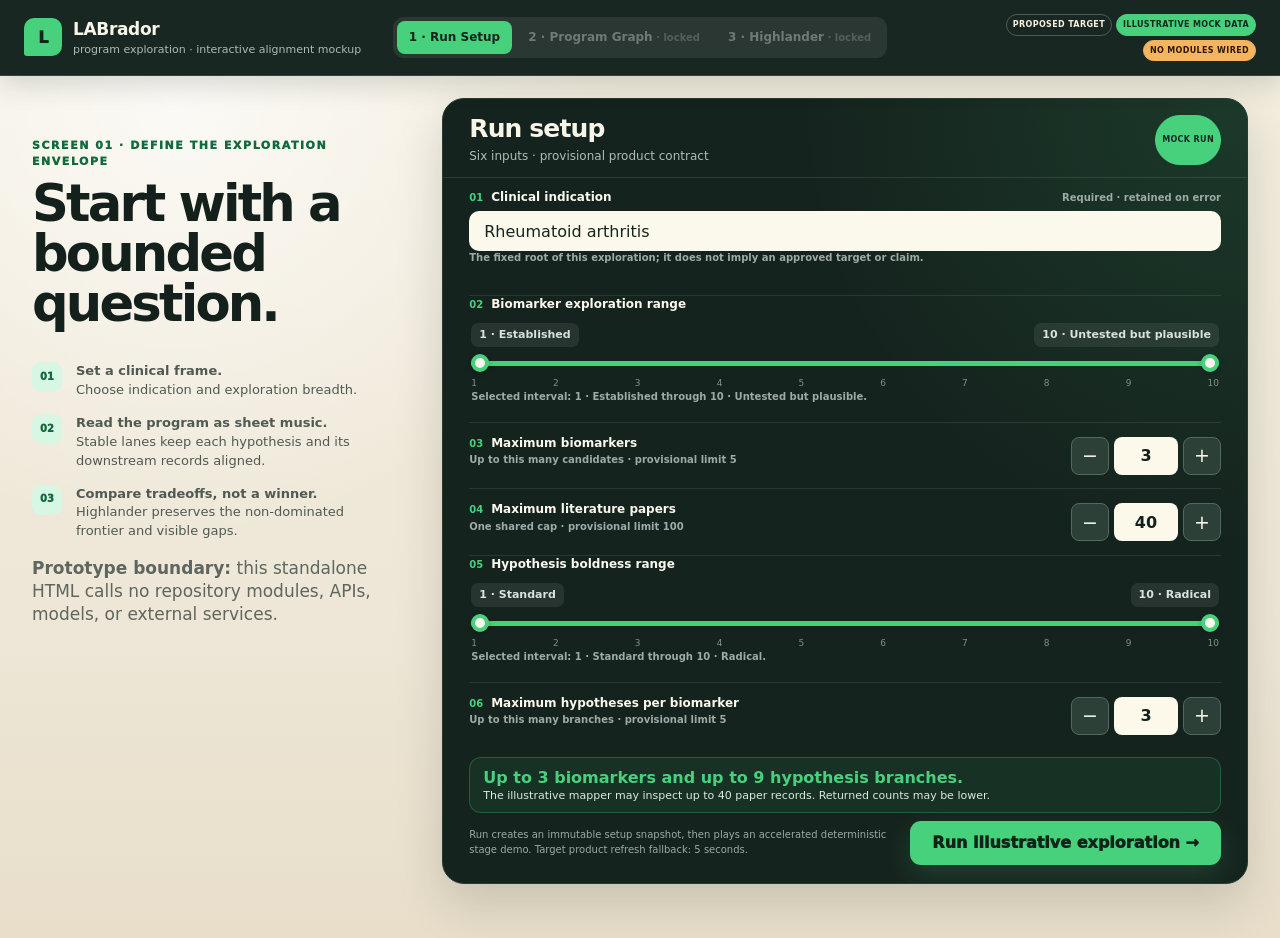
==== commit 460b58e5: "chore: simplify setup screen copy" ====
--- a/index.html
+++ b/index.html
@@ -1089,7 +1089,6 @@
         <aside class="setup-intro">
           <p class="eyebrow">Screen 01 · define the exploration envelope</p>
           <h1 id="setup-title">Start with a bounded question.</h1>
-          <p>Configure the breadth of a program exploration. Counts are ceilings—not promises—and every downstream result remains inspectable.</p>
           <ol class="journey-preview" aria-label="Product journey">
             <li><span><strong>Set a clinical frame.</strong><br>Choose indication and exploration breadth.</span></li>
             <li><span><strong>Read the program as sheet music.</strong><br>Stable lanes keep each hypothesis and its downstream records aligned.</span></li>
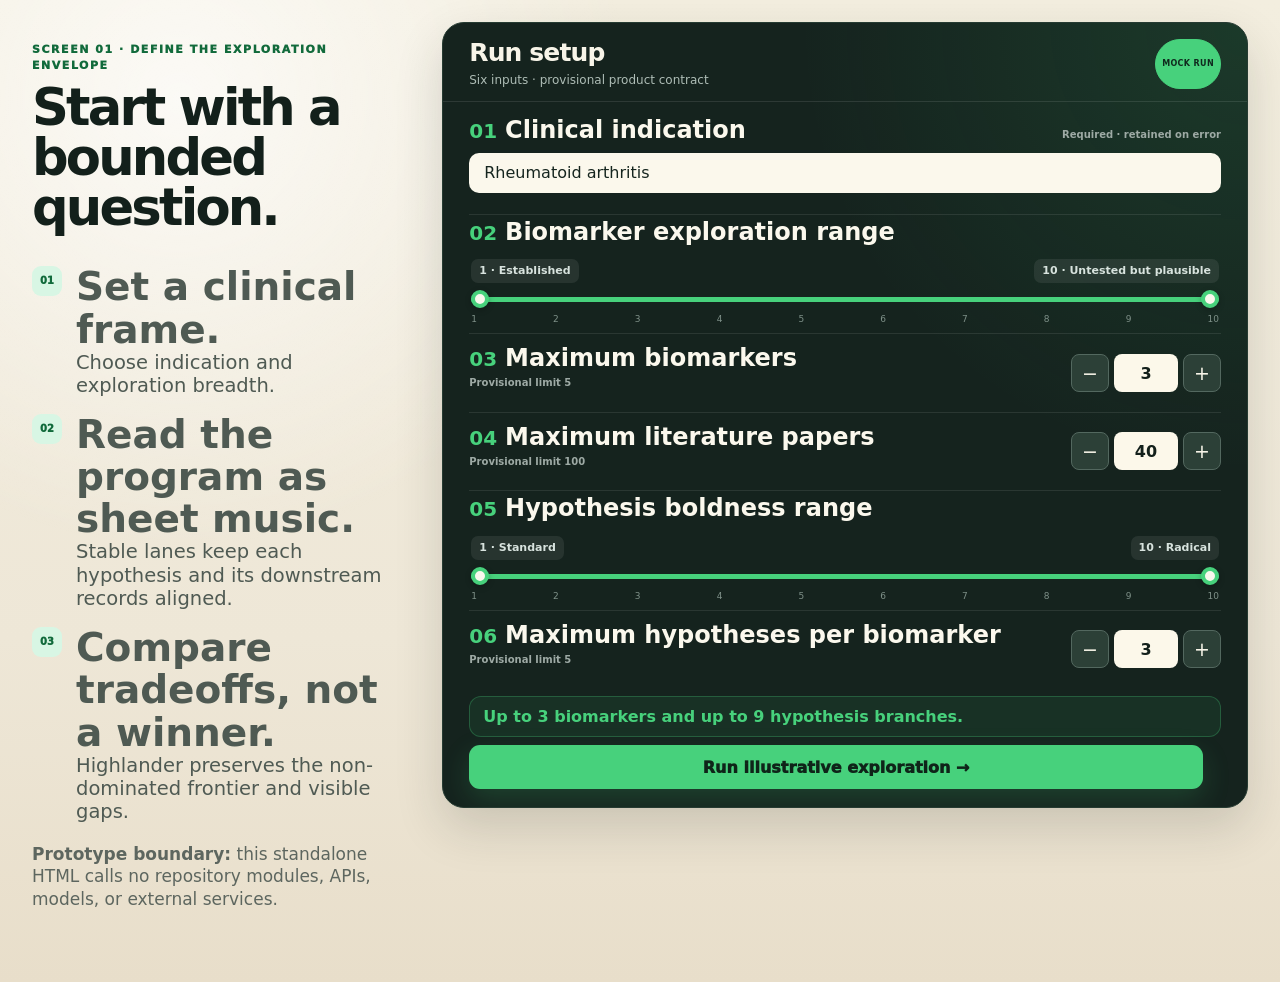
==== commit 240951fa: "polish judging frontend presentation" ====
--- a/index.html
+++ b/index.html
@@ -204,7 +204,7 @@
     .screen {
       display: none;
       min-height: 100vh;
-      padding-top: 76px;
+      padding-top: 0;
     }
 
     .screen.active { display: block; }
@@ -278,7 +278,14 @@
       align-items: start;
       margin: 14px 0;
       color: #4f5a53;
-      font-size: 13px;
+      font-size: 39px;
+      line-height: 1.08;
+    }
+
+    .journey-detail {
+      display: inline-block;
+      font-size: 19.5px;
+      line-height: 1.2;
     }
 
     .journey-preview li::before {
@@ -339,11 +346,11 @@
     .control-label, .setup-control legend {
       padding: 0;
       color: #fbf8ed;
-      font-size: 12px;
+      font-size: 24px;
       font-weight: 900;
     }
 
-    .control-index { margin-right: 8px; color: var(--green); font-size: 10px; }
+    .control-index { margin-right: 8px; color: var(--green); font-size: 20px; }
     .control-help { color: #9eaaa5; font-size: 10px; font-weight: 650; }
 
     .text-input {
@@ -625,22 +632,32 @@
     .rail-band h2 { margin: 4px 0 8px; font-size: 14px; letter-spacing: -.015em; }
     .rail-band p { margin: 0 0 9px; color: #a8b8b0; font-size: 8px; line-height: 1.35; }
 
-    .metric-select {
+    .metric-buttons {
+      display: grid;
+      gap: 4px;
       width: 100%;
-      height: 30px;
-      padding: 0 25px 0 7px;
-      color: #102218;
-      background: #f5f1e5;
-      border: 0;
+    }
+
+    .metric-button {
+      min-height: 27px;
+      padding: 5px 7px;
+      color: #c4d0ca;
+      background: rgba(255,255,255,.06);
+      border: 1px solid rgba(255,255,255,.16);
       border-radius: 6px;
       font-size: 9px;
       font-weight: 850;
-    }
+      line-height: 1.2;
+      text-align: left;
+    }
+
+    .metric-button:hover { color: white; border-color: rgba(255,255,255,.38); }
+    .metric-button[aria-pressed="true"] { color: #102218; background: var(--green); border-color: var(--green); }
 
     .axis-mini {
       position: relative;
-      height: 66px;
-      margin-top: 7px;
+      height: 126px;
+      margin-top: 12px;
       color: #92a59b;
       font-size: 7px;
     }
@@ -649,15 +666,25 @@
       content: "";
       position: absolute;
       left: 8px;
-      top: 7px;
-      bottom: 9px;
+      top: 14px;
+      bottom: 36px;
       width: 1px;
       background: #60756b;
     }
 
-    .axis-low { position: absolute; top: 0; left: 15px; }
-    .axis-high { position: absolute; bottom: 3px; left: 15px; }
-    .axis-source { position: absolute; right: 0; bottom: 3px; color: #6f8279; text-align: right; }
+    .axis-low, .axis-high {
+      position: absolute;
+      left: 15px;
+      width: calc(100% - 15px);
+      font-size: 22px;
+      font-weight: 850;
+      letter-spacing: -.04em;
+      line-height: .95;
+    }
+
+    .axis-low { top: 0; }
+    .axis-high { bottom: 28px; }
+    .axis-source { position: absolute; right: 0; bottom: 0; color: #6f8279; text-align: right; }
 
     .connectors {
       position: absolute;
@@ -796,7 +823,7 @@
     .inspector {
       position: fixed;
       z-index: 80;
-      top: 94px;
+      top: 18px;
       right: 16px;
       bottom: 100px;
       width: var(--inspector);
@@ -871,7 +898,7 @@
       .graph-screen.inspector-open .run-header,
       .graph-screen.inspector-open .graph-scroller,
       .graph-screen.inspector-open .graph-footer { padding-right: calc(var(--inspector) + 34px); }
-      .inspector { top: 88px; right: 10px; bottom: 10px; border-radius: 10px; }
+      .inspector { top: 10px; right: 10px; bottom: 10px; border-radius: 10px; }
     }
 
     /* Screen 3 */
@@ -1059,30 +1086,6 @@
   </style>
 </head>
 <body>
-  <div class="desktop-notice" role="status">Desktop wireframe only. The accepted review viewport is at least 1280 × 720; all content remains available by scrolling.</div>
-
-  <header class="app-header">
-    <div class="brand" aria-label="LABrador interactive product alignment mockup">
-      <span class="brand-mark" aria-hidden="true">L</span>
-      <div>
-        <div class="brand-name">LABrador</div>
-        <div class="brand-sub">program exploration · interactive alignment mockup</div>
-      </div>
-    </div>
-
-    <nav class="screen-nav" aria-label="Three-screen product flow">
-      <button class="nav-button" type="button" data-nav="setup" aria-current="page">1 · Run Setup</button>
-      <button class="nav-button locked" type="button" data-nav="graph" disabled>2 · Program Graph</button>
-      <button class="nav-button locked" type="button" data-nav="highlander" disabled>3 · Highlander</button>
-    </nav>
-
-    <div class="truth-stack" data-truth-strip aria-label="Prototype truth labels">
-      <span class="truth-chip">PROPOSED TARGET</span>
-      <span class="truth-chip mock">ILLUSTRATIVE MOCK DATA</span>
-      <span class="truth-chip unwired">NO MODULES WIRED</span>
-    </div>
-  </header>
-
   <main>
     <section id="screen-setup" class="screen setup-screen active" data-screen="setup" aria-labelledby="setup-title">
       <div class="setup-layout">
@@ -1090,9 +1093,9 @@
           <p class="eyebrow">Screen 01 · define the exploration envelope</p>
           <h1 id="setup-title">Start with a bounded question.</h1>
           <ol class="journey-preview" aria-label="Product journey">
-            <li><span><strong>Set a clinical frame.</strong><br>Choose indication and exploration breadth.</span></li>
-            <li><span><strong>Read the program as sheet music.</strong><br>Stable lanes keep each hypothesis and its downstream records aligned.</span></li>
-            <li><span><strong>Compare tradeoffs, not a winner.</strong><br>Highlander preserves the non-dominated frontier and visible gaps.</span></li>
+            <li><span><strong>Set a clinical frame.</strong><br><span class="journey-detail">Choose indication and exploration breadth.</span></span></li>
+            <li><span><strong>Read the program as sheet music.</strong><br><span class="journey-detail">Stable lanes keep each hypothesis and its downstream records aligned.</span></span></li>
+            <li><span><strong>Compare tradeoffs, not a winner.</strong><br><span class="journey-detail">Highlander preserves the non-dominated frontier and visible gaps.</span></span></li>
           </ol>
           <p class="micro muted"><strong>Prototype boundary:</strong> this standalone HTML calls no repository modules, APIs, models, or external services.</p>
         </aside>
@@ -1112,8 +1115,7 @@
                 <label class="control-label" for="clinical-indication"><span class="control-index">01</span>Clinical indication</label>
                 <span class="control-help">Required · retained on error</span>
               </div>
-              <input id="clinical-indication" class="text-input" name="clinicalIndication" type="text" value="Rheumatoid arthritis" autocomplete="off" aria-describedby="indication-help indication-error">
-              <p id="indication-help" class="control-help">The fixed root of this exploration; it does not imply an approved target or claim.</p>
+              <input id="clinical-indication" class="text-input" name="clinicalIndication" type="text" value="Rheumatoid arthritis" autocomplete="off" aria-describedby="indication-error">
               <p id="indication-error" class="field-error" aria-live="polite"></p>
             </fieldset>
 
@@ -1123,11 +1125,10 @@
                 <div class="range-values"><span id="biomarker-low-value">1 · Established</span><span id="biomarker-high-value">10 · Untested but plausible</span></div>
                 <div class="dual-range">
                   <div class="range-track"></div><div id="biomarker-fill" class="range-fill"></div>
-                  <input id="biomarker-low" type="range" min="1" max="10" step="1" value="1" aria-label="Biomarker range lower bound" aria-describedby="biomarker-interval">
-                  <input id="biomarker-high" type="range" min="1" max="10" step="1" value="10" aria-label="Biomarker range upper bound" aria-describedby="biomarker-interval">
+                  <input id="biomarker-low" type="range" min="1" max="10" step="1" value="1" aria-label="Biomarker range lower bound">
+                  <input id="biomarker-high" type="range" min="1" max="10" step="1" value="10" aria-label="Biomarker range upper bound">
                 </div>
                 <div class="range-scale" aria-hidden="true"><span>1</span><span>2</span><span>3</span><span>4</span><span>5</span><span>6</span><span>7</span><span>8</span><span>9</span><span>10</span></div>
-                <p id="biomarker-interval" class="control-help">Selected interval: 1 · Established through 10 · Untested but plausible.</p>
               </div>
             </fieldset>
 
@@ -1135,7 +1136,7 @@
               <div class="stepper-row">
                 <div>
                   <label class="control-label" for="max-biomarkers"><span class="control-index">03</span>Maximum biomarkers</label>
-                  <div class="control-help">Up to this many candidates · provisional limit 5</div>
+                  <div class="control-help">Provisional limit 5</div>
                   <p id="max-biomarkers-error" class="field-error"></p>
                 </div>
                 <div class="stepper">
@@ -1150,7 +1151,7 @@
               <div class="stepper-row">
                 <div>
                   <label class="control-label" for="max-papers"><span class="control-index">04</span>Maximum literature papers</label>
-                  <div class="control-help">One shared cap · provisional limit 100</div>
+                  <div class="control-help">Provisional limit 100</div>
                   <p id="max-papers-error" class="field-error"></p>
                 </div>
                 <div class="stepper">
@@ -1167,11 +1168,10 @@
                 <div class="range-values"><span id="hypothesis-low-value">1 · Standard</span><span id="hypothesis-high-value">10 · Radical</span></div>
                 <div class="dual-range">
                   <div class="range-track"></div><div id="hypothesis-fill" class="range-fill"></div>
-                  <input id="hypothesis-low" type="range" min="1" max="10" step="1" value="1" aria-label="Hypothesis range lower bound" aria-describedby="hypothesis-interval">
-                  <input id="hypothesis-high" type="range" min="1" max="10" step="1" value="10" aria-label="Hypothesis range upper bound" aria-describedby="hypothesis-interval">
+                  <input id="hypothesis-low" type="range" min="1" max="10" step="1" value="1" aria-label="Hypothesis range lower bound">
+                  <input id="hypothesis-high" type="range" min="1" max="10" step="1" value="10" aria-label="Hypothesis range upper bound">
                 </div>
                 <div class="range-scale" aria-hidden="true"><span>1</span><span>2</span><span>3</span><span>4</span><span>5</span><span>6</span><span>7</span><span>8</span><span>9</span><span>10</span></div>
-                <p id="hypothesis-interval" class="control-help">Selected interval: 1 · Standard through 10 · Radical.</p>
               </div>
             </fieldset>
 
@@ -1179,7 +1179,7 @@
               <div class="stepper-row">
                 <div>
                   <label class="control-label" for="max-hypotheses"><span class="control-index">06</span>Maximum hypotheses per biomarker</label>
-                  <div class="control-help">Up to this many branches · provisional limit 5</div>
+                  <div class="control-help">Provisional limit 5</div>
                   <p id="max-hypotheses-error" class="field-error"></p>
                 </div>
                 <div class="stepper">
@@ -1192,13 +1192,11 @@
 
             <div class="setup-summary" data-region="validation-summary">
               <strong id="branch-preview">Up to 3 biomarkers and up to 9 hypothesis branches.</strong>
-              <div id="paper-preview" class="micro">The illustrative mapper may inspect up to 40 paper records. Returned counts may be lower.</div>
             </div>
 
             <div id="snapshot-note" class="snapshot-note" role="status"></div>
 
             <div class="setup-actions">
-              <p>Run creates an immutable setup snapshot, then plays an accelerated deterministic stage demo. Target product refresh fallback: 5 seconds.</p>
               <button id="run-button" class="run-button" type="submit">Run illustrative exploration →</button>
             </div>
           </form>
@@ -1241,42 +1239,48 @@
             </div>
             <div class="rail-band" data-stage="biomarker">
               <span class="rail-kicker">Stage 01</span><h2>Biomarker / target</h2>
-              <label class="sr-only" for="metric-biomarker">Biomarker display metric</label>
-              <select id="metric-biomarker" class="metric-select" data-metric-stage="biomarker">
-                <option value="exploration">Exploration posture</option><option value="evidence">Evidence support</option><option value="pursuit">Prior pursuit</option>
-              </select>
+              <div id="metric-biomarker" class="metric-buttons" role="group" aria-label="Biomarker display metric">
+                <button class="metric-button" type="button" data-metric-stage="biomarker" data-metric-value="exploration" aria-pressed="true">Exploration posture</button>
+                <button class="metric-button" type="button" data-metric-stage="biomarker" data-metric-value="evidence" aria-pressed="false">Evidence support</button>
+                <button class="metric-button" type="button" data-metric-stage="biomarker" data-metric-value="pursuit" aria-pressed="false">Prior pursuit</button>
+              </div>
               <div class="axis-mini"><span class="axis-low">low · top</span><span class="axis-high">high · bottom</span><span class="axis-source">named scale<br>illustrative</span></div>
             </div>
             <div class="rail-band" data-stage="hypothesis">
               <span class="rail-kicker">Stage 02</span><h2>Hypothesis</h2>
-              <label class="sr-only" for="metric-hypothesis">Hypothesis display metric</label>
-              <select id="metric-hypothesis" class="metric-select" data-metric-stage="hypothesis">
-                <option value="boldness">Boldness</option><option value="evidence">Evidence support</option><option value="plausibility">Biological plausibility</option>
-              </select>
+              <div id="metric-hypothesis" class="metric-buttons" role="group" aria-label="Hypothesis display metric">
+                <button class="metric-button" type="button" data-metric-stage="hypothesis" data-metric-value="boldness" aria-pressed="true">Boldness</button>
+                <button class="metric-button" type="button" data-metric-stage="hypothesis" data-metric-value="evidence" aria-pressed="false">Evidence support</button>
+                <button class="metric-button" type="button" data-metric-stage="hypothesis" data-metric-value="plausibility" aria-pressed="false">Biological plausibility</button>
+              </div>
               <div class="axis-mini"><span class="axis-low">low · top</span><span class="axis-high">high · bottom</span><span class="axis-source">1–10<br>proxy</span></div>
             </div>
             <div class="rail-band" data-stage="roi">
               <span class="rail-kicker">Stage 03</span><h2>ROI / impact</h2>
-              <label class="sr-only" for="metric-roi">ROI display metric</label>
-              <select id="metric-roi" class="metric-select" data-metric-stage="roi">
-                <option value="rnpv">P50 rNPV</option><option value="positive">Probability positive rNPV</option><option value="impact">Clinical impact</option>
-              </select>
+              <div id="metric-roi" class="metric-buttons" role="group" aria-label="ROI display metric">
+                <button class="metric-button" type="button" data-metric-stage="roi" data-metric-value="rnpv" aria-pressed="true">P50 rNPV</button>
+                <button class="metric-button" type="button" data-metric-stage="roi" data-metric-value="positive" aria-pressed="false">Probability positive rNPV</button>
+                <button class="metric-button" type="button" data-metric-stage="roi" data-metric-value="impact" aria-pressed="false">Clinical impact</button>
+              </div>
               <div class="axis-mini"><span class="axis-low">low · top</span><span class="axis-high">high · bottom</span><span class="axis-source">$M / %<br>modeled</span></div>
             </div>
             <div class="rail-band" data-stage="recruitability">
               <span class="rail-kicker">Stage 04</span><h2>Recruitability</h2>
-              <label class="sr-only" for="metric-recruitability">Recruitability display metric</label>
-              <select id="metric-recruitability" class="metric-select" data-metric-stage="recruitability">
-                <option value="recruit">Recruitability</option><option value="duration">Enrollment duration</option><option value="screens">Screens per enrollee</option><option value="risk">Recruitability risk</option>
-              </select>
+              <div id="metric-recruitability" class="metric-buttons" role="group" aria-label="Recruitability display metric">
+                <button class="metric-button" type="button" data-metric-stage="recruitability" data-metric-value="recruit" aria-pressed="true">Recruitability</button>
+                <button class="metric-button" type="button" data-metric-stage="recruitability" data-metric-value="duration" aria-pressed="false">Enrollment duration</button>
+                <button class="metric-button" type="button" data-metric-stage="recruitability" data-metric-value="screens" aria-pressed="false">Screens per enrollee</button>
+                <button class="metric-button" type="button" data-metric-stage="recruitability" data-metric-value="risk" aria-pressed="false">Recruitability risk</button>
+              </div>
               <div class="axis-mini"><span class="axis-low">low · top</span><span class="axis-high">high · bottom</span><span class="axis-source">0–100<br>simulated</span></div>
             </div>
             <div class="rail-band" data-stage="simulation">
               <span class="rail-kicker">Stage 05</span><h2>Atomistic simulation</h2>
-              <label class="sr-only" for="metric-simulation">Simulation display metric</label>
-              <select id="metric-simulation" class="metric-select" data-metric-stage="simulation">
-                <option value="support">Atomistic support</option><option value="occupancy">Pose occupancy</option><option value="convergence">Convergence</option>
-              </select>
+              <div id="metric-simulation" class="metric-buttons" role="group" aria-label="Simulation display metric">
+                <button class="metric-button" type="button" data-metric-stage="simulation" data-metric-value="support" aria-pressed="true">Atomistic support</button>
+                <button class="metric-button" type="button" data-metric-stage="simulation" data-metric-value="occupancy" aria-pressed="false">Pose occupancy</button>
+                <button class="metric-button" type="button" data-metric-stage="simulation" data-metric-value="convergence" aria-pressed="false">Convergence</button>
+              </div>
               <div class="axis-mini"><span class="axis-low">low · top</span><span class="axis-high">high · bottom</span><span class="axis-source">missing shelf<br>not wired</span></div>
             </div>
           </aside>
@@ -1584,7 +1588,6 @@
         maxHypotheses: document.getElementById("max-hypotheses"),
         runButton: document.getElementById("run-button"),
         branchPreview: document.getElementById("branch-preview"),
-        paperPreview: document.getElementById("paper-preview"),
         snapshotNote: document.getElementById("snapshot-note"),
         progress: document.getElementById("progress-strip"),
         graphSurface: document.getElementById("graph-surface"),
@@ -1690,9 +1693,6 @@
         } else {
           elements.branchPreview.textContent = "Enter valid ceilings to preview requested capacity.";
         }
-        elements.paperPreview.textContent = papers.valid
-          ? "The illustrative mapper may inspect up to " + papers.value + " paper record" + (papers.value === 1 ? "" : "s") + ". Returned counts may be lower."
-          : "The literature ceiling is invalid; no count has been assumed.";
         elements.runButton.disabled = !valid || state.submitting;
         return {
           valid: valid,
@@ -1725,7 +1725,6 @@
         fill.style.width = (highPercent - lowPercent) + "%";
         document.getElementById(name + "-low-value").textContent = names[lowValue];
         document.getElementById(name + "-high-value").textContent = names[highValue];
-        document.getElementById(name + "-interval").textContent = "Selected interval: " + names[lowValue] + " through " + names[highValue] + ".";
         low.setAttribute("aria-valuetext", names[lowValue] + "; complete interval " + names[lowValue] + " through " + names[highValue]);
         high.setAttribute("aria-valuetext", names[highValue] + "; complete interval " + names[lowValue] + " through " + names[highValue]);
         low.style.zIndex = lowValue === Number(low.max) ? "5" : "3";
@@ -2451,8 +2450,11 @@
         state.highlanderReady = false;
         state.highlanderLaunched = false;
         elements.gapConfirmInput.checked = false;
-        document.querySelector('[data-nav="highlander"]').disabled = true;
-        document.querySelector('[data-nav="highlander"]').classList.add("locked");
+        var highlanderNav = document.querySelector('[data-nav="highlander"]');
+        if (highlanderNav) {
+          highlanderNav.disabled = true;
+          highlanderNav.classList.add("locked");
+        }
         elements.inspector.classList.remove("visible", "collapsed");
         elements.graphScreen.classList.remove("inspector-open");
         buildScaffold();
@@ -2524,8 +2526,10 @@
           document.getElementById("packet-snapshot").textContent = state.packetSnapshot;
           document.getElementById("chat-scope").textContent = "Read-only evidence scope · " + state.runId + " · mock Highlander job only";
           var graphNav = document.querySelector('[data-nav="graph"]');
-          graphNav.disabled = false;
-          graphNav.classList.remove("locked");
+          if (graphNav) {
+            graphNav.disabled = false;
+            graphNav.classList.remove("locked");
+          }
           switchScreen("graph");
           resetDemo();
           announce("Run " + state.runId + " created. Program Graph opened with requested capacity scaffolding.");
@@ -2824,8 +2828,10 @@
         if (!state.highlanderLaunched) {
           state.highlanderLaunched = true;
           var nav = document.querySelector('[data-nav="highlander"]');
-          nav.disabled = false;
-          nav.classList.remove("locked");
+          if (nav) {
+            nav.disabled = false;
+            nav.classList.remove("locked");
+          }
           showToast("One idempotent mock Highlander job created from " + state.packetSnapshot + ".");
         }
         switchScreen("highlander");
@@ -2879,13 +2885,18 @@
           button.addEventListener("click", function () { switchScreen(button.dataset.nav); });
         });
 
-        document.querySelectorAll("[data-metric-stage]").forEach(function (select) {
-          select.addEventListener("change", function () {
+        document.querySelectorAll(".metric-button").forEach(function (button) {
+          button.addEventListener("click", function () {
+            var stage = button.dataset.metricStage;
+            var value = button.dataset.metricValue;
             var priorX = new Map(state.nodes.map(function (node) { return [node.id, node.x]; }));
-            state.metrics[select.dataset.metricStage] = select.value;
+            state.metrics[stage] = value;
+            document.querySelectorAll('[data-metric-stage="' + stage + '"]').forEach(function (candidate) {
+              candidate.setAttribute("aria-pressed", candidate === button ? "true" : "false");
+            });
             renderGraph();
             var xStable = state.nodes.every(function (node) { return priorX.get(node.id) === node.x; });
-            announce(METRICS[select.dataset.metricStage][select.value].label + " selected. Presentation changed; stored records and x lanes " + (xStable ? "remain unchanged." : "changed unexpectedly."));
+            announce(METRICS[stage][value].label + " selected. Presentation changed; stored records and x lanes " + (xStable ? "remain unchanged." : "changed unexpectedly."));
           });
         });
 
